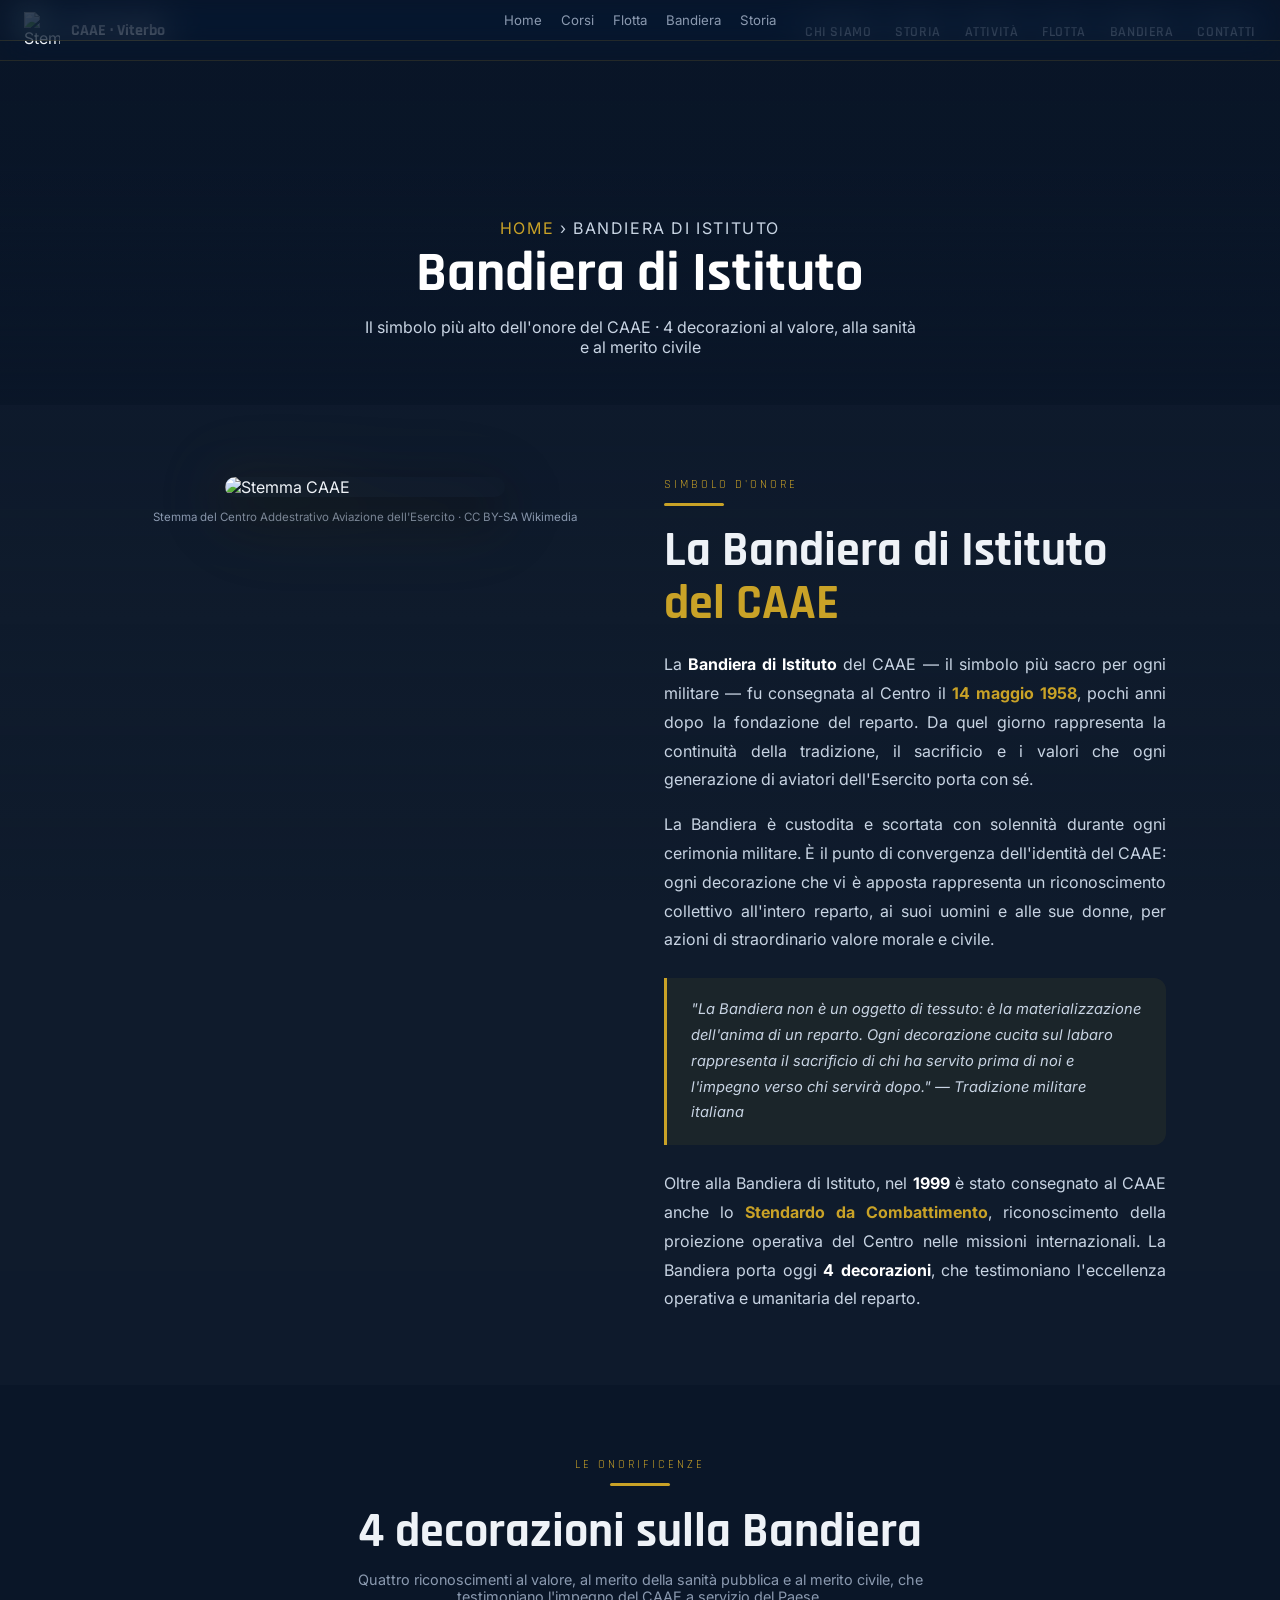
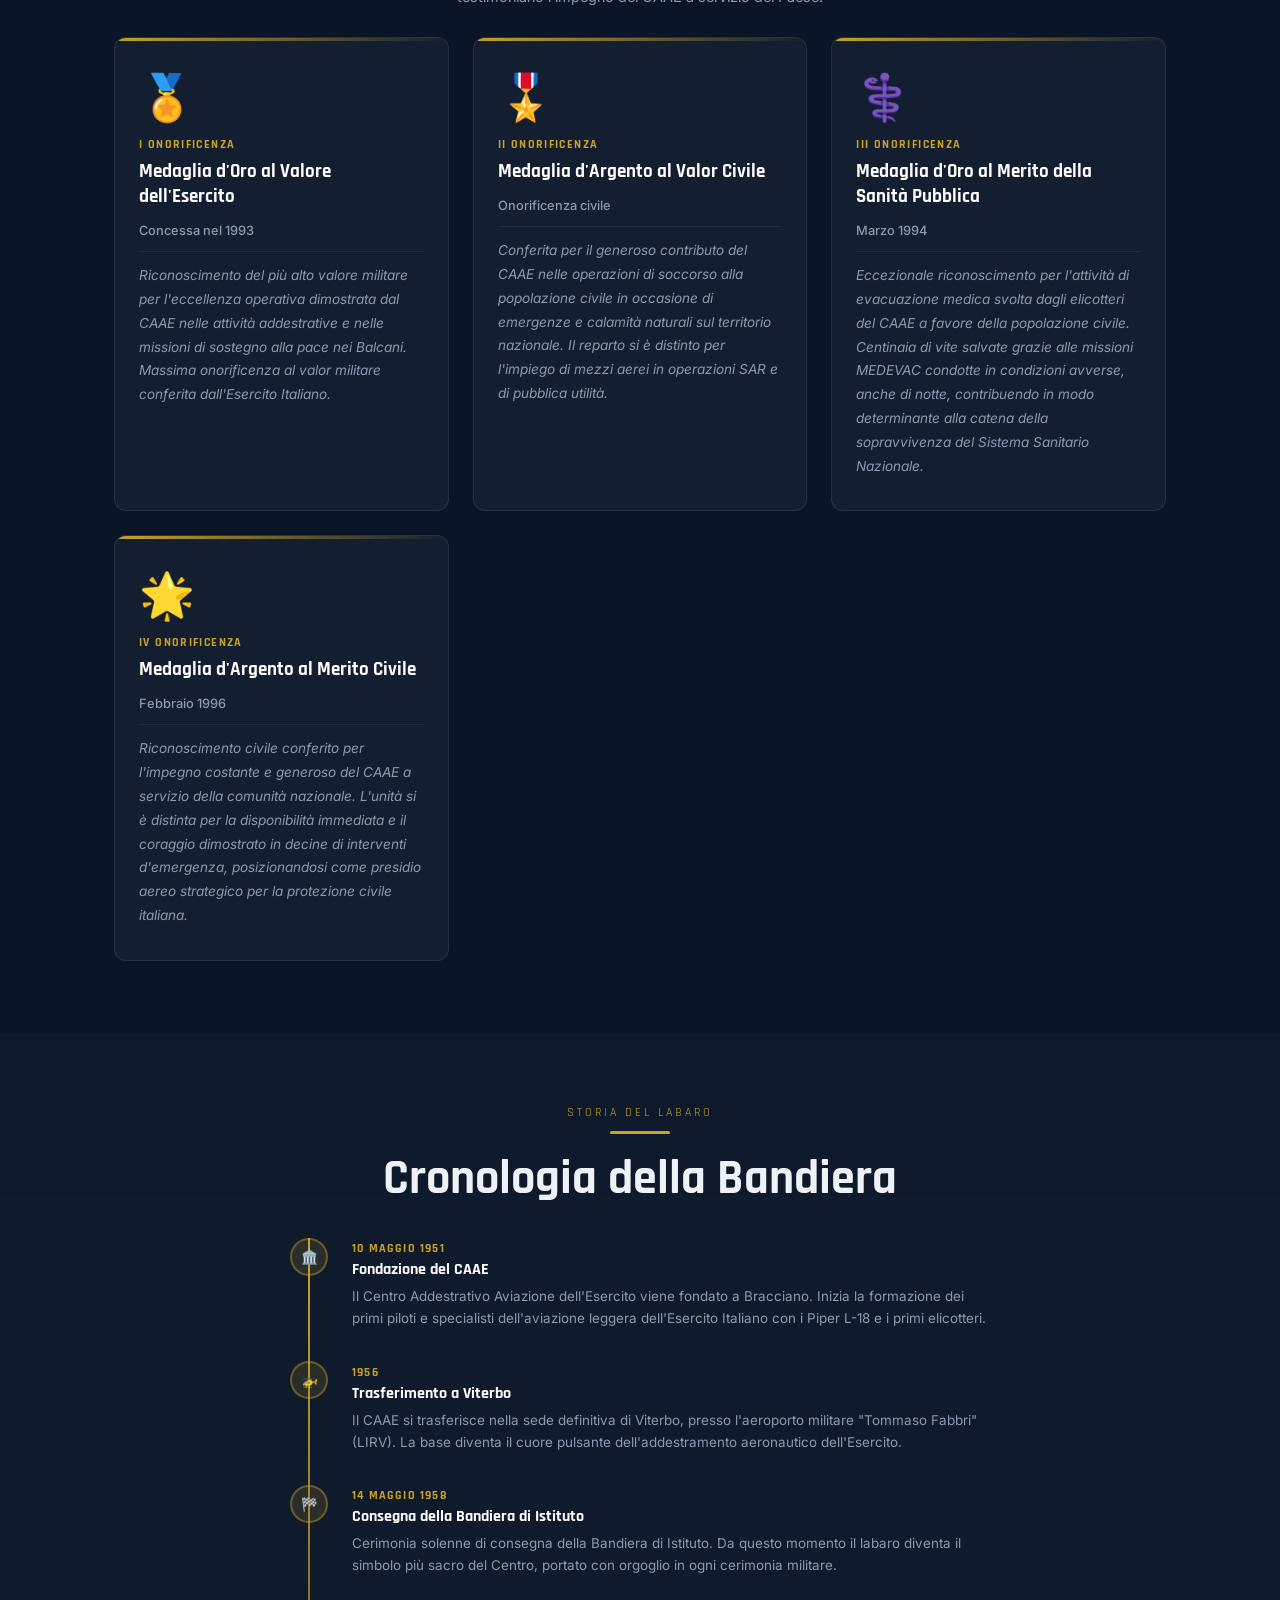
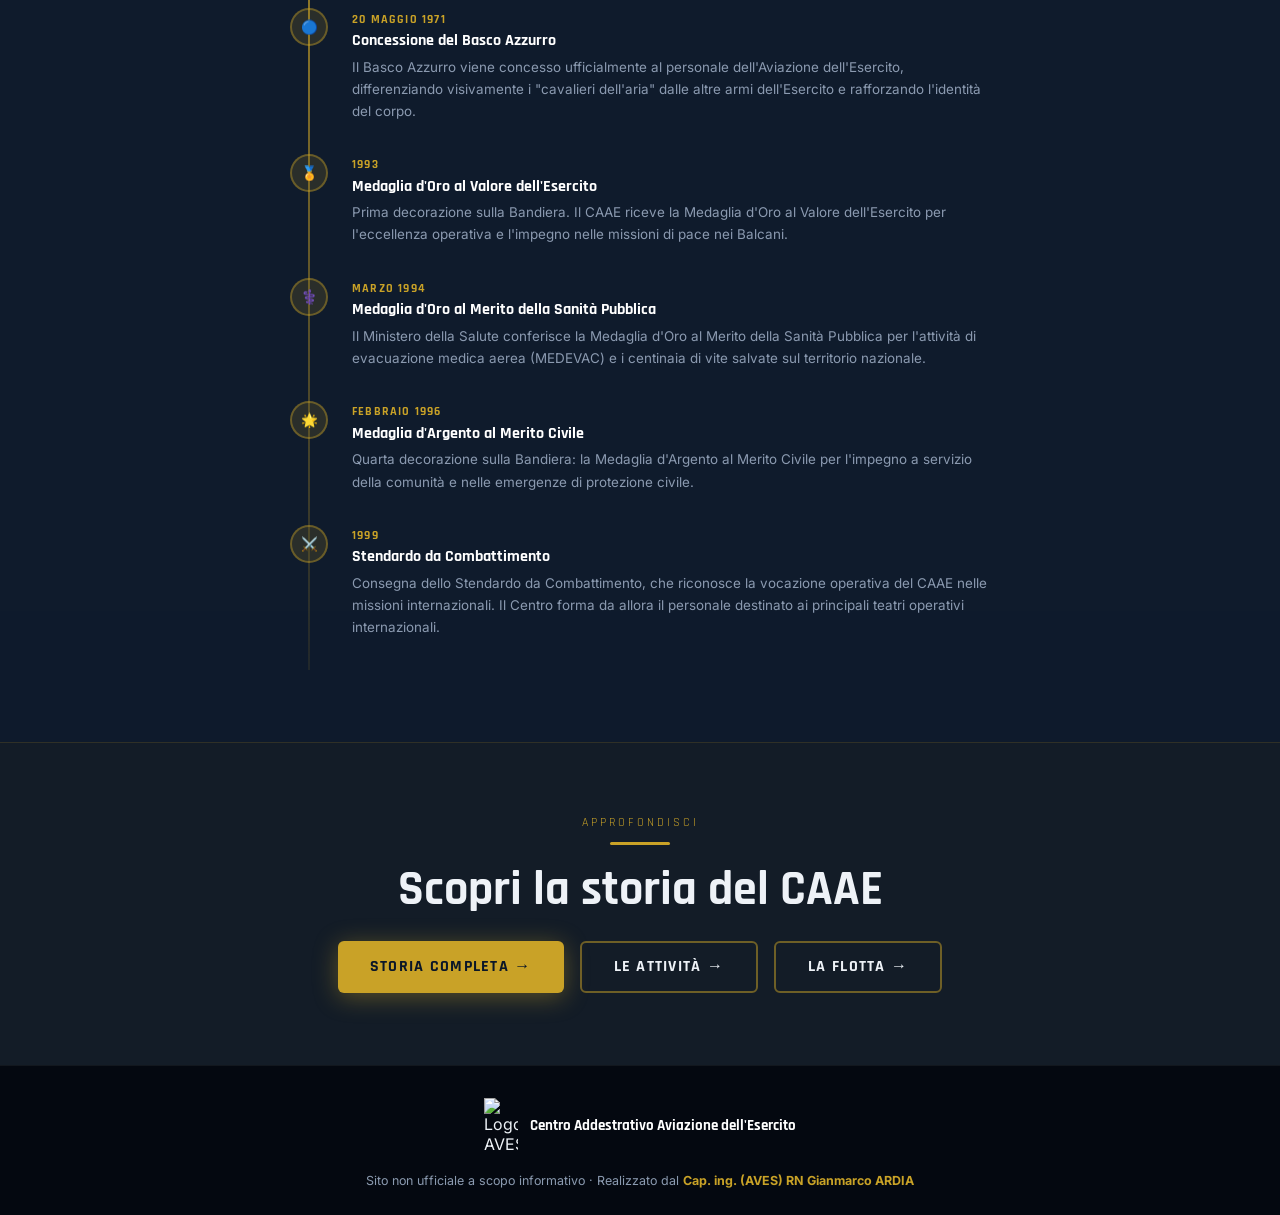
==== bandiera.html @ f8c606de "feat: sito multi-pagina completo v2 — corsi, flotta, bandiera, storia - Rebuild index.html: dynamic " ====
<!DOCTYPE html>
<html lang="it">
<head>
  <meta charset="UTF-8">
  <meta name="viewport" content="width=device-width, initial-scale=1.0">
  <meta name="description" content="La Bandiera del CAAE – storia, onorificenze e tradizioni della Bandiera di Istituto del Centro Addestrativo Aviazione dell'Esercito di Viterbo.">
  <title>Bandiera di Istituto | CAAE Viterbo</title>
  <link rel="preconnect" href="https://fonts.googleapis.com">
  <link rel="preconnect" href="https://fonts.gstatic.com" crossorigin>
  <link href="https://fonts.googleapis.com/css2?family=Rajdhani:wght@400;500;600;700&family=Inter:wght@300;400;500;600&display=swap" rel="stylesheet">
  <link href="https://unpkg.com/aos@2.3.4/dist/aos.css" rel="stylesheet">
  <link rel="stylesheet" href="shared.css">
  <style>
    .detail-section { padding: 4.5rem 1.5rem; }
    .detail-section:nth-child(even) { background: rgba(255,255,255,.02); }
    .deco-cards { display:grid; grid-template-columns:repeat(auto-fit,minmax(260px,1fr)); gap:1.5rem; margin-top:2rem; }
    .deco-card { background:rgba(255,255,255,.04); border:1px solid rgba(255,255,255,.08); border-radius:var(--radius); padding:2rem 1.5rem; transition:var(--tr); position:relative; overflow:hidden; }
    .deco-card::before { content:''; position:absolute; top:0; left:0; right:0; height:3px; background:linear-gradient(90deg,var(--gold),transparent); }
    .deco-card:hover { border-color:rgba(201,162,39,.3); transform:translateY(-6px); background:rgba(201,162,39,.04); }
    .deco-medal { font-size:2.8rem; margin-bottom:.8rem; }
    .deco-tipo { font-family:'Rajdhani',sans-serif; font-size:.72rem; font-weight:700; letter-spacing:.12em; text-transform:uppercase; color:var(--gold); margin-bottom:.5rem; display:block; }
    .deco-nome { font-family:'Rajdhani',sans-serif; font-size:1.2rem; font-weight:700; color:#fff; line-height:1.3; margin-bottom:.8rem; }
    .deco-data { font-size:.8rem; color:var(--gray); font-weight:500; margin-bottom:.8rem; display:block; }
    .deco-motiv { font-size:.85rem; color:#8b9ab0; line-height:1.75; font-style:italic; border-top:1px solid rgba(255,255,255,.06); padding-top:.8rem; margin-top:.5rem; }
    .callout { background:rgba(201,162,39,.07); border-left:3px solid var(--gold); border-radius:0 var(--radius) var(--radius) 0; padding:1.2rem 1.5rem; margin:1.5rem 0; }
    .callout p { font-size:.92rem; color:#c8d4e3; line-height:1.75; font-style:italic; }
    .timeline-bandiera { display:flex; flex-direction:column; gap:0; position:relative; margin-top:2rem; }
    .timeline-bandiera::before { content:''; position:absolute; left:18px; top:0; bottom:0; width:2px; background:linear-gradient(to bottom,var(--gold),rgba(201,162,39,.1)); }
    .tb-item { display:flex; gap:1.5rem; padding:0 0 2rem 0; position:relative; }
    .tb-dot { width:38px; height:38px; border-radius:50%; background:rgba(201,162,39,.15); border:2px solid rgba(201,162,39,.4); display:flex; align-items:center; justify-content:center; flex-shrink:0; font-size:.85rem; position:relative; z-index:1; }
    .tb-body { flex:1; padding-top:.2rem; }
    .tb-year { font-family:'Rajdhani',sans-serif; font-size:.75rem; font-weight:700; color:var(--gold); letter-spacing:.1em; text-transform:uppercase; margin-bottom:.2rem; }
    .tb-title { font-family:'Rajdhani',sans-serif; font-size:1rem; font-weight:700; color:#fff; margin-bottom:.3rem; }
    .tb-text { font-size:.84rem; color:#8b9ab0; line-height:1.65; }
  </style>
</head>
<body>

<div id="dynamic-bg">
  <div class="bg-layer active" style="background-image:url('https://upload.wikimedia.org/wikipedia/commons/thumb/2/2b/Italian_Army_Aviation_AB_205_helicopter.png/1280px-Italian_Army_Aviation_AB_205_helicopter.png')"></div>
</div>
<div class="bg-overlay"></div>

<nav id="navbar">
  <a href="index.html" class="nav-brand">
    <img src="https://upload.wikimedia.org/wikipedia/commons/5/58/CoA_mil_ITA_centro_aves.png" alt="Stemma CAAE">
    <span>CAAE · Viterbo</span>
  </a>
  <ul class="nav-links">
    <li><a href="index.html#about">Chi Siamo</a></li>
    <li><a href="storia.html">Storia</a></li>
    <li><a href="index.html#attivita">Attività</a></li>
    <li><a href="index.html#flotta">Flotta</a></li>
    <li><a href="bandiera.html" aria-current="page">Bandiera</a></li>
    <li><a href="index.html#contatti">Contatti</a></li>
  </ul>
  <div class="hamburger" id="hamburger" role="button" aria-label="Menu" aria-expanded="false">
    <span></span><span></span><span></span>
  </div>
</nav>

<div class="mobile-menu" id="mobileMenu" role="dialog" aria-label="Menu principale">
  <button class="mobile-close" id="menuClose" aria-label="Chiudi menu">✕</button>
  <a href="index.html#about" onclick="closeMenu()">Chi Siamo</a>
  <a href="storia.html" onclick="closeMenu()">Storia</a>
  <a href="index.html#attivita" onclick="closeMenu()">Attività</a>
  <a href="index.html#flotta" onclick="closeMenu()">Flotta</a>
  <a href="bandiera.html" onclick="closeMenu()">Bandiera</a>
  <a href="index.html#contatti" onclick="closeMenu()">Contatti</a>
</div>

<!-- HERO -->
<div class="sub-hero">
  <div class="sub-hero-bg" style="background-image:url('https://upload.wikimedia.org/wikipedia/commons/thumb/2/2b/Italian_Army_Aviation_AB_205_helicopter.png/1280px-Italian_Army_Aviation_AB_205_helicopter.png')"></div>
  <div class="sub-hero-overlay"></div>
  <div class="sub-hero-content">
    <p class="breadcrumb"><a href="index.html">Home</a> › Bandiera di Istituto</p>
    <h1>Bandiera di Istituto</h1>
    <p>Il simbolo più alto dell'onore del CAAE · 4 decorazioni al valore, alla sanità e al merito civile</p>
  </div>
</div>

<!-- STORIA BANDIERA -->
<div class="detail-section">
  <div class="container">
    <div class="content-grid">
      <div class="sticky-img" data-aos="fade-right">
        <img src="https://upload.wikimedia.org/wikipedia/commons/5/58/CoA_mil_ITA_centro_aves.png" alt="Stemma CAAE" style="max-width:280px; margin:0 auto; display:block; filter:drop-shadow(0 0 30px rgba(201,162,39,.3));">
        <p style="font-size:.72rem; color:var(--gray); margin-top:.8rem; text-align:center;">Stemma del Centro Addestrativo Aviazione dell'Esercito · CC BY-SA Wikimedia</p>
      </div>
      <div data-aos="fade-left">
        <p class="label">Simbolo d'onore</p>
        <div class="divider" style="margin:.7rem 0 1.2rem;"></div>
        <h2 class="section-heading" style="margin-bottom:1.2rem;">La Bandiera di Istituto <span class="gold">del CAAE</span></h2>
        <p class="body-text">La <strong style="color:#fff">Bandiera di Istituto</strong> del CAAE — il simbolo più sacro per ogni militare — fu consegnata al Centro il <strong style="color:var(--gold)">14 maggio 1958</strong>, pochi anni dopo la fondazione del reparto. Da quel giorno rappresenta la continuità della tradizione, il sacrificio e i valori che ogni generazione di aviatori dell'Esercito porta con sé.</p>
        <p class="body-text" style="margin-top:1rem;">La Bandiera è custodita e scortata con solennità durante ogni cerimonia militare. È il punto di convergenza dell'identità del CAAE: ogni decorazione che vi è apposta rappresenta un riconoscimento collettivo all'intero reparto, ai suoi uomini e alle sue donne, per azioni di straordinario valore morale e civile.</p>
        <div class="callout">
          <p>"La Bandiera non è un oggetto di tessuto: è la materializzazione dell'anima di un reparto. Ogni decorazione cucita sul labaro rappresenta il sacrificio di chi ha servito prima di noi e l'impegno verso chi servirà dopo." — <em>Tradizione militare italiana</em></p>
        </div>
        <p class="body-text">Oltre alla Bandiera di Istituto, nel <strong style="color:#fff">1999</strong> è stato consegnato al CAAE anche lo <strong style="color:var(--gold)">Stendardo da Combattimento</strong>, riconoscimento della proiezione operativa del Centro nelle missioni internazionali. La Bandiera porta oggi <strong style="color:#fff">4 decorazioni</strong>, che testimoniano l'eccellenza operativa e umanitaria del reparto.</p>
      </div>
    </div>
  </div>
</div>

<!-- 4 ONORIFICENZE -->
<div class="detail-section">
  <div class="container">
    <div data-aos="fade-up" style="text-align:center; margin-bottom:2rem;">
      <p class="label">Le onorificenze</p>
      <div class="divider"></div>
      <h2 class="section-heading">4 decorazioni sulla Bandiera</h2>
      <p style="font-size:.9rem; color:#8b9ab0; max-width:600px; margin:.8rem auto 0;">Quattro riconoscimenti al valore, al merito della sanità pubblica e al merito civile, che testimoniano l'impegno del CAAE a servizio del Paese.</p>
    </div>
    <div class="deco-cards">

      <div class="deco-card" data-aos="fade-up" data-aos-delay="0">
        <div class="deco-medal">🏅</div>
        <span class="deco-tipo">I Onorificenza</span>
        <div class="deco-nome">Medaglia d'Oro al Valore dell'Esercito</div>
        <span class="deco-data">Concessa nel 1993</span>
        <p class="deco-motiv">Riconoscimento del più alto valore militare per l'eccellenza operativa dimostrata dal CAAE nelle attività addestrative e nelle missioni di sostegno alla pace nei Balcani. Massima onorificenza al valor militare conferita dall'Esercito Italiano.</p>
      </div>

      <div class="deco-card" data-aos="fade-up" data-aos-delay="100">
        <div class="deco-medal">🎖️</div>
        <span class="deco-tipo">II Onorificenza</span>
        <div class="deco-nome">Medaglia d'Argento al Valor Civile</div>
        <span class="deco-data">Onorificenza civile</span>
        <p class="deco-motiv">Conferita per il generoso contributo del CAAE nelle operazioni di soccorso alla popolazione civile in occasione di emergenze e calamità naturali sul territorio nazionale. Il reparto si è distinto per l'impiego di mezzi aerei in operazioni SAR e di pubblica utilità.</p>
      </div>

      <div class="deco-card" data-aos="fade-up" data-aos-delay="200">
        <div class="deco-medal">⚕️</div>
        <span class="deco-tipo">III Onorificenza</span>
        <div class="deco-nome">Medaglia d'Oro al Merito della Sanità Pubblica</div>
        <span class="deco-data">Marzo 1994</span>
        <p class="deco-motiv">Eccezionale riconoscimento per l'attività di evacuazione medica svolta dagli elicotteri del CAAE a favore della popolazione civile. Centinaia di vite salvate grazie alle missioni MEDEVAC condotte in condizioni avverse, anche di notte, contribuendo in modo determinante alla catena della sopravvivenza del Sistema Sanitario Nazionale.</p>
      </div>

      <div class="deco-card" data-aos="fade-up" data-aos-delay="300">
        <div class="deco-medal">🌟</div>
        <span class="deco-tipo">IV Onorificenza</span>
        <div class="deco-nome">Medaglia d'Argento al Merito Civile</div>
        <span class="deco-data">Febbraio 1996</span>
        <p class="deco-motiv">Riconoscimento civile conferito per l'impegno costante e generoso del CAAE a servizio della comunità nazionale. L'unità si è distinta per la disponibilità immediata e il coraggio dimostrato in decine di interventi d'emergenza, posizionandosi come presidio aereo strategico per la protezione civile italiana.</p>
      </div>

    </div>
  </div>
</div>

<!-- TIMELINE BANDIERA -->
<div class="detail-section">
  <div class="container">
    <div data-aos="fade-up" style="text-align:center; margin-bottom:2rem;">
      <p class="label">Storia del labaro</p>
      <div class="divider"></div>
      <h2 class="section-heading">Cronologia della Bandiera</h2>
    </div>
    <div style="max-width:700px; margin:0 auto;">
      <div class="timeline-bandiera">
        <div class="tb-item" data-aos="fade-right">
          <div class="tb-dot">🏛️</div>
          <div class="tb-body">
            <div class="tb-year">10 Maggio 1951</div>
            <div class="tb-title">Fondazione del CAAE</div>
            <div class="tb-text">Il Centro Addestrativo Aviazione dell'Esercito viene fondato a Bracciano. Inizia la formazione dei primi piloti e specialisti dell'aviazione leggera dell'Esercito Italiano con i Piper L-18 e i primi elicotteri.</div>
          </div>
        </div>
        <div class="tb-item" data-aos="fade-right" data-aos-delay="50">
          <div class="tb-dot">🚁</div>
          <div class="tb-body">
            <div class="tb-year">1956</div>
            <div class="tb-title">Trasferimento a Viterbo</div>
            <div class="tb-text">Il CAAE si trasferisce nella sede definitiva di Viterbo, presso l'aeroporto militare "Tommaso Fabbri" (LIRV). La base diventa il cuore pulsante dell'addestramento aeronautico dell'Esercito.</div>
          </div>
        </div>
        <div class="tb-item" data-aos="fade-right" data-aos-delay="100">
          <div class="tb-dot">🏁</div>
          <div class="tb-body">
            <div class="tb-year">14 Maggio 1958</div>
            <div class="tb-title">Consegna della Bandiera di Istituto</div>
            <div class="tb-text">Cerimonia solenne di consegna della Bandiera di Istituto. Da questo momento il labaro diventa il simbolo più sacro del Centro, portato con orgoglio in ogni cerimonia militare.</div>
          </div>
        </div>
        <div class="tb-item" data-aos="fade-right" data-aos-delay="150">
          <div class="tb-dot">🔵</div>
          <div class="tb-body">
            <div class="tb-year">20 Maggio 1971</div>
            <div class="tb-title">Concessione del Basco Azzurro</div>
            <div class="tb-text">Il Basco Azzurro viene concesso ufficialmente al personale dell'Aviazione dell'Esercito, differenziando visivamente i "cavalieri dell'aria" dalle altre armi dell'Esercito e rafforzando l'identità del corpo.</div>
          </div>
        </div>
        <div class="tb-item" data-aos="fade-right" data-aos-delay="200">
          <div class="tb-dot">🏅</div>
          <div class="tb-body">
            <div class="tb-year">1993</div>
            <div class="tb-title">Medaglia d'Oro al Valore dell'Esercito</div>
            <div class="tb-text">Prima decorazione sulla Bandiera. Il CAAE riceve la Medaglia d'Oro al Valore dell'Esercito per l'eccellenza operativa e l'impegno nelle missioni di pace nei Balcani.</div>
          </div>
        </div>
        <div class="tb-item" data-aos="fade-right" data-aos-delay="250">
          <div class="tb-dot">⚕️</div>
          <div class="tb-body">
            <div class="tb-year">Marzo 1994</div>
            <div class="tb-title">Medaglia d'Oro al Merito della Sanità Pubblica</div>
            <div class="tb-text">Il Ministero della Salute conferisce la Medaglia d'Oro al Merito della Sanità Pubblica per l'attività di evacuazione medica aerea (MEDEVAC) e i centinaia di vite salvate sul territorio nazionale.</div>
          </div>
        </div>
        <div class="tb-item" data-aos="fade-right" data-aos-delay="300">
          <div class="tb-dot">🌟</div>
          <div class="tb-body">
            <div class="tb-year">Febbraio 1996</div>
            <div class="tb-title">Medaglia d'Argento al Merito Civile</div>
            <div class="tb-text">Quarta decorazione sulla Bandiera: la Medaglia d'Argento al Merito Civile per l'impegno a servizio della comunità e nelle emergenze di protezione civile.</div>
          </div>
        </div>
        <div class="tb-item" data-aos="fade-right" data-aos-delay="350">
          <div class="tb-dot">⚔️</div>
          <div class="tb-body">
            <div class="tb-year">1999</div>
            <div class="tb-title">Stendardo da Combattimento</div>
            <div class="tb-text">Consegna dello Stendardo da Combattimento, che riconosce la vocazione operativa del CAAE nelle missioni internazionali. Il Centro forma da allora il personale destinato ai principali teatri operativi internazionali.</div>
          </div>
        </div>
      </div>
    </div>
  </div>
</div>

<!-- CTA -->
<div class="detail-section" style="background:rgba(201,162,39,.05); border-top:1px solid rgba(201,162,39,.15);">
  <div class="container" style="text-align:center;" data-aos="fade-up">
    <p class="label">Approfondisci</p>
    <div class="divider"></div>
    <h2 class="section-heading" style="margin-bottom:1.5rem;">Scopri la storia del CAAE</h2>
    <div style="display:flex; flex-wrap:wrap; gap:1rem; justify-content:center;">
      <a href="storia.html" class="btn btn-gold">Storia completa →</a>
      <a href="index.html#attivita" class="btn btn-outline">Le attività →</a>
      <a href="index.html#flotta" class="btn btn-outline">La flotta →</a>
    </div>
  </div>
</div>

<footer>
  <div class="footer-logo">
    <img src="https://upload.wikimedia.org/wikipedia/commons/8/8d/Distintivo_del_Comando_Aviazione_dell%27Esercito.png" alt="Logo AVES">
    <span>Centro Addestrativo Aviazione dell'Esercito</span>
  </div>
  <nav class="footer-links" aria-label="Link footer">
    <a href="index.html">Home</a>
    <a href="index.html#attivita">Corsi</a>
    <a href="index.html#flotta">Flotta</a>
    <a href="bandiera.html">Bandiera</a>
    <a href="storia.html">Storia</a>
  </nav>
  <p class="footer-copy">
    Sito non ufficiale a scopo informativo · Realizzato dal <strong style="color:var(--gold)">Cap. ing. (AVES) RN Gianmarco ARDIA</strong>
  </p>
</footer>

<button id="btt" onclick="window.scrollTo({top:0,behavior:'smooth'})" aria-label="Torna su">↑</button>

<script src="https://unpkg.com/aos@2.3.4/dist/aos.js"></script>
<script>
  AOS.init({ once:true, duration:750, easing:'ease-out-cubic', offset:50 });
  const nav = document.getElementById('navbar');
  const btt = document.getElementById('btt');
  window.addEventListener('scroll', () => {
    nav.classList.toggle('scrolled', window.scrollY > 60);
    btt.classList.toggle('show', window.scrollY > 400);
  }, { passive:true });
  const hamburger = document.getElementById('hamburger');
  const mobileMenu = document.getElementById('mobileMenu');
  const menuClose  = document.getElementById('menuClose');
  function openMenu() { hamburger.classList.add('open'); hamburger.setAttribute('aria-expanded','true'); mobileMenu.classList.add('open'); document.body.style.overflow='hidden'; }
  function closeMenu() { hamburger.classList.remove('open'); hamburger.setAttribute('aria-expanded','false'); mobileMenu.classList.remove('open'); document.body.style.overflow=''; }
  hamburger.addEventListener('click', () => mobileMenu.classList.contains('open') ? closeMenu() : openMenu());
  menuClose.addEventListener('click', closeMenu);
  mobileMenu.addEventListener('click', e => { if(e.target === mobileMenu) closeMenu(); });
</script>
</body>
</html>
---- shared.css ----
/* ════════════════════════════════════════════
   CAAE – Shared CSS  (shared.css)
   ════════════════════════════════════════════ */

/* ROOT */
:root {
  --navy:   #0a1628;
  --navy2:  #0f2040;
  --gold:   #c9a227;
  --gold2:  #e8c252;
  --light:  #eef2f7;
  --gray:   #8b9ab0;
  --radius: 12px;
  --tr:     0.4s cubic-bezier(.4,0,.2,1);
}

*,*::before,*::after{box-sizing:border-box;margin:0;padding:0}
html{scroll-behavior:smooth}
body{font-family:'Inter',sans-serif;background:var(--navy);color:var(--light);overflow-x:hidden}
img{max-width:100%;display:block}
a{text-decoration:none;color:inherit}
ul{list-style:none}

/* ── TYPOGRAPHY ── */
.label{font-family:'Rajdhani',sans-serif;font-size:.75rem;letter-spacing:.25em;text-transform:uppercase;color:var(--gold)}
.section-heading{font-family:'Rajdhani',sans-serif;font-weight:700;line-height:1.1;font-size:clamp(1.8rem,4.5vw,3rem)}
.body-text{font-size:1rem;line-height:1.8;color:#c8d4e3;text-align:justify}
.divider{width:60px;height:3px;background:var(--gold);margin:.7rem auto 1.2rem;border-radius:2px}
.section-intro{text-align:center;margin-bottom:3.5rem}
.gold{color:var(--gold)}
.container{max-width:1100px;margin:0 auto;padding:0 1.5rem}
section{padding:5.5rem 1.5rem}

/* ── DYNAMIC BG ── */
#dynamic-bg{position:fixed;inset:0;z-index:-1;pointer-events:none}
.bg-layer{
  position:absolute;inset:0;
  background-size:cover;background-position:center;
  opacity:0;
  transition:opacity 1.4s ease;
  filter:brightness(.2) saturate(.6);
}
.bg-layer.active{opacity:1}
.bg-overlay{position:fixed;inset:0;z-index:-1;pointer-events:none;
  background:linear-gradient(to bottom,rgba(10,22,40,.55) 0%,rgba(10,22,40,.35) 50%,rgba(10,22,40,.75) 100%)}

/* ── NAV ── */
nav{
  position:fixed;top:0;left:0;right:0;z-index:1000;
  padding:.75rem 1.5rem;
  display:flex;align-items:center;justify-content:space-between;
  background:rgba(10,22,40,.5);
  backdrop-filter:blur(18px) saturate(1.5);
  -webkit-backdrop-filter:blur(18px) saturate(1.5);
  border-bottom:1px solid rgba(201,162,39,.15);
  transition:background var(--tr),padding var(--tr);
}
nav.scrolled{background:rgba(10,22,40,.97);padding:.55rem 1.5rem}
.nav-brand{display:flex;align-items:center;gap:.7rem;flex-shrink:0}
.nav-brand img{width:36px;height:36px;object-fit:contain}
.nav-brand span{font-family:'Rajdhani',sans-serif;font-weight:700;font-size:1rem;color:#fff;white-space:nowrap}
.nav-links{display:flex;gap:1.5rem;align-items:center}
.nav-links a{
  font-family:'Rajdhani',sans-serif;font-size:.9rem;font-weight:600;
  color:#c8d4e3;letter-spacing:.04em;text-transform:uppercase;
  position:relative;padding-bottom:2px;transition:color var(--tr);white-space:nowrap;
}
.nav-links a::after{content:'';position:absolute;bottom:0;left:0;width:0;height:2px;background:var(--gold);transition:width var(--tr)}
.nav-links a:hover{color:var(--gold2)}
.nav-links a:hover::after{width:100%}
.hamburger{display:none;flex-direction:column;gap:5px;cursor:pointer;padding:8px;z-index:1001}
.hamburger span{display:block;width:24px;height:2px;background:var(--light);border-radius:2px;transition:var(--tr)}
.hamburger.open span:nth-child(1){transform:rotate(45deg) translate(5px,5px)}
.hamburger.open span:nth-child(2){opacity:0;transform:translateX(-8px)}
.hamburger.open span:nth-child(3){transform:rotate(-45deg) translate(5px,-5px)}

/* MOBILE OVERLAY MENU */
.mobile-menu{
  display:none;position:fixed;inset:0;z-index:999;
  background:rgba(10,22,40,.98);
  flex-direction:column;align-items:center;justify-content:center;gap:2rem;
}
.mobile-menu.open{display:flex}
.mobile-menu a{
  font-family:'Rajdhani',sans-serif;font-size:1.7rem;font-weight:700;
  color:var(--light);text-transform:uppercase;letter-spacing:.1em;
  transition:color var(--tr);
}
.mobile-menu a:hover{color:var(--gold)}
.mobile-close{position:absolute;top:1.5rem;right:1.5rem;font-size:2rem;color:var(--gray);cursor:pointer;background:none;border:none}

/* ── BUTTONS ── */
.btn{
  display:inline-flex;align-items:center;gap:.5rem;
  padding:.85rem 2rem;border-radius:6px;
  font-family:'Rajdhani',sans-serif;font-weight:700;font-size:1rem;
  letter-spacing:.08em;text-transform:uppercase;
  transition:var(--tr);cursor:pointer;border:none;
}
.btn-gold{background:var(--gold);color:var(--navy);box-shadow:0 4px 24px rgba(201,162,39,.4)}
.btn-gold:hover{background:var(--gold2);transform:translateY(-3px);box-shadow:0 8px 32px rgba(201,162,39,.5)}
.btn-outline{background:transparent;color:var(--light);border:2px solid rgba(201,162,39,.5)}
.btn-outline:hover{border-color:var(--gold);color:var(--gold);transform:translateY(-3px)}

/* ── BACK TO TOP ── */
#btt{
  position:fixed;bottom:1.5rem;right:1.5rem;z-index:500;
  width:46px;height:46px;border-radius:50%;
  background:var(--gold);color:var(--navy);border:none;cursor:pointer;
  display:flex;align-items:center;justify-content:center;
  font-size:1.2rem;font-weight:700;
  box-shadow:0 4px 20px rgba(0,0,0,.4);
  opacity:0;transform:translateY(20px) scale(.8);pointer-events:none;
  transition:var(--tr);
}
#btt.show{opacity:1;transform:translateY(0) scale(1);pointer-events:auto}
#btt:hover{background:var(--gold2);transform:scale(1.1)}

/* ── SUBPAGE HERO ── */
.sub-hero{
  min-height:45vh;display:flex;align-items:flex-end;justify-content:center;
  padding:7rem 1.5rem 3rem;text-align:center;position:relative;overflow:hidden;
}
.sub-hero-bg{
  position:absolute;inset:0;background-size:cover;background-position:center;
  transform:scale(1.06);
  animation:subPan 14s ease-in-out infinite alternate;
  filter:brightness(.35) saturate(.7);
}
@keyframes subPan{from{transform:scale(1.06) translateX(-2%)}to{transform:scale(1.06) translateX(2%)}}
.sub-hero-overlay{position:absolute;inset:0;background:linear-gradient(to top,rgba(10,22,40,1) 0%,rgba(10,22,40,.3) 60%)}
.sub-hero-content{position:relative;z-index:2;max-width:800px}
.breadcrumb{font-size:.8rem;color:var(--gray);letter-spacing:.1em;margin-bottom:.8rem;text-transform:uppercase}
.breadcrumb a{color:var(--gold);transition:color var(--tr)}
.breadcrumb a:hover{color:var(--gold2)}
.sub-hero h1{font-family:'Rajdhani',sans-serif;font-weight:700;font-size:clamp(2rem,6vw,3.5rem);color:#fff;line-height:1.1;margin:.3rem 0 .8rem}
.sub-hero p{font-size:1rem;color:#c8d4e3;max-width:560px;margin:0 auto}

/* ── SUBPAGE BODY SECTIONS ── */
.subpage-section{padding:4rem 1.5rem;background:var(--navy2)}
.subpage-section:nth-child(even){background:var(--navy)}
.content-grid{display:grid;grid-template-columns:1fr 1fr;gap:3rem;align-items:start}
.sticky-img{position:sticky;top:6rem}
.sticky-img img{width:100%;border-radius:var(--radius);box-shadow:0 16px 48px rgba(0,0,0,.5)}
.info-block{margin-bottom:2rem}
.info-block h3{font-family:'Rajdhani',sans-serif;font-size:1.4rem;font-weight:700;color:#fff;margin-bottom:.5rem}
.info-block p{font-size:.95rem;color:#8b9ab0;line-height:1.75;text-align:justify}

/* ── SPECS TABLE ── */
.specs-table{width:100%;border-collapse:collapse;margin:1.5rem 0}
.specs-table th,.specs-table td{padding:.75rem 1rem;border-bottom:1px solid rgba(255,255,255,.06);text-align:left}
.specs-table th{font-family:'Rajdhani',sans-serif;font-size:.8rem;letter-spacing:.12em;text-transform:uppercase;color:var(--gold);font-weight:600}
.specs-table td{font-size:.9rem;color:#c8d4e3}
.specs-table tr:hover td{background:rgba(255,255,255,.03)}

/* ── PHOTO GRID ── */
.photo-grid{display:grid;grid-template-columns:repeat(auto-fit,minmax(240px,1fr));gap:1rem;margin-top:2rem}
.photo-item{border-radius:var(--radius);overflow:hidden;aspect-ratio:16/10}
.photo-item img{width:100%;height:100%;object-fit:cover;transition:transform .5s}
.photo-item:hover img{transform:scale(1.06)}
.photo-caption{font-size:.75rem;color:var(--gray);text-align:center;margin-top:.4rem}

/* ── FOOTER ── */
footer{
  background:rgba(0,0,0,.6);border-top:1px solid rgba(255,255,255,.06);
  padding:2rem 1.5rem 1.5rem;text-align:center;
}
.footer-logo{display:flex;align-items:center;justify-content:center;gap:.8rem;margin-bottom:1rem}
.footer-logo img{width:34px;height:auto;object-fit:contain}
.footer-logo span{font-family:'Rajdhani',sans-serif;font-weight:700;font-size:.95rem;color:#fff}
.footer-links{display:flex;flex-wrap:wrap;gap:1.2rem;justify-content:center;margin-bottom:1rem}
.footer-links a{font-size:.83rem;color:var(--gray);transition:color var(--tr)}
.footer-links a:hover{color:var(--gold)}
.footer-copy{font-size:.78rem;color:var(--gray);line-height:1.7}
.footer-copy a{color:var(--gold)}

/* ── CARD ── */
.card{
  background:rgba(255,255,255,.04);border:1px solid rgba(255,255,255,.08);
  border-radius:var(--radius);padding:2rem 1.5rem;
  transition:var(--tr);position:relative;overflow:hidden;
}
.card::before{content:'';position:absolute;inset:0;background:linear-gradient(135deg,rgba(201,162,39,.07) 0%,transparent 60%);opacity:0;transition:opacity var(--tr)}
.card:hover{transform:translateY(-6px);border-color:rgba(201,162,39,.4);box-shadow:0 16px 48px rgba(0,0,0,.4)}
.card:hover::before{opacity:1}

/* ── AOS OVERRIDES ── */
[data-aos]{pointer-events:auto!important}

/* ════ RESPONSIVE ════ */
@media(max-width:900px){
  .nav-links{display:none!important}
  .hamburger{display:flex}
  .content-grid{grid-template-columns:1fr;gap:2rem}
  .sticky-img{position:static}
}
@media(max-width:600px){
  section{padding:3.5rem 1rem}
  .subpage-section{padding:2.5rem 1rem}
  .btn{padding:.75rem 1.5rem;font-size:.9rem}
}
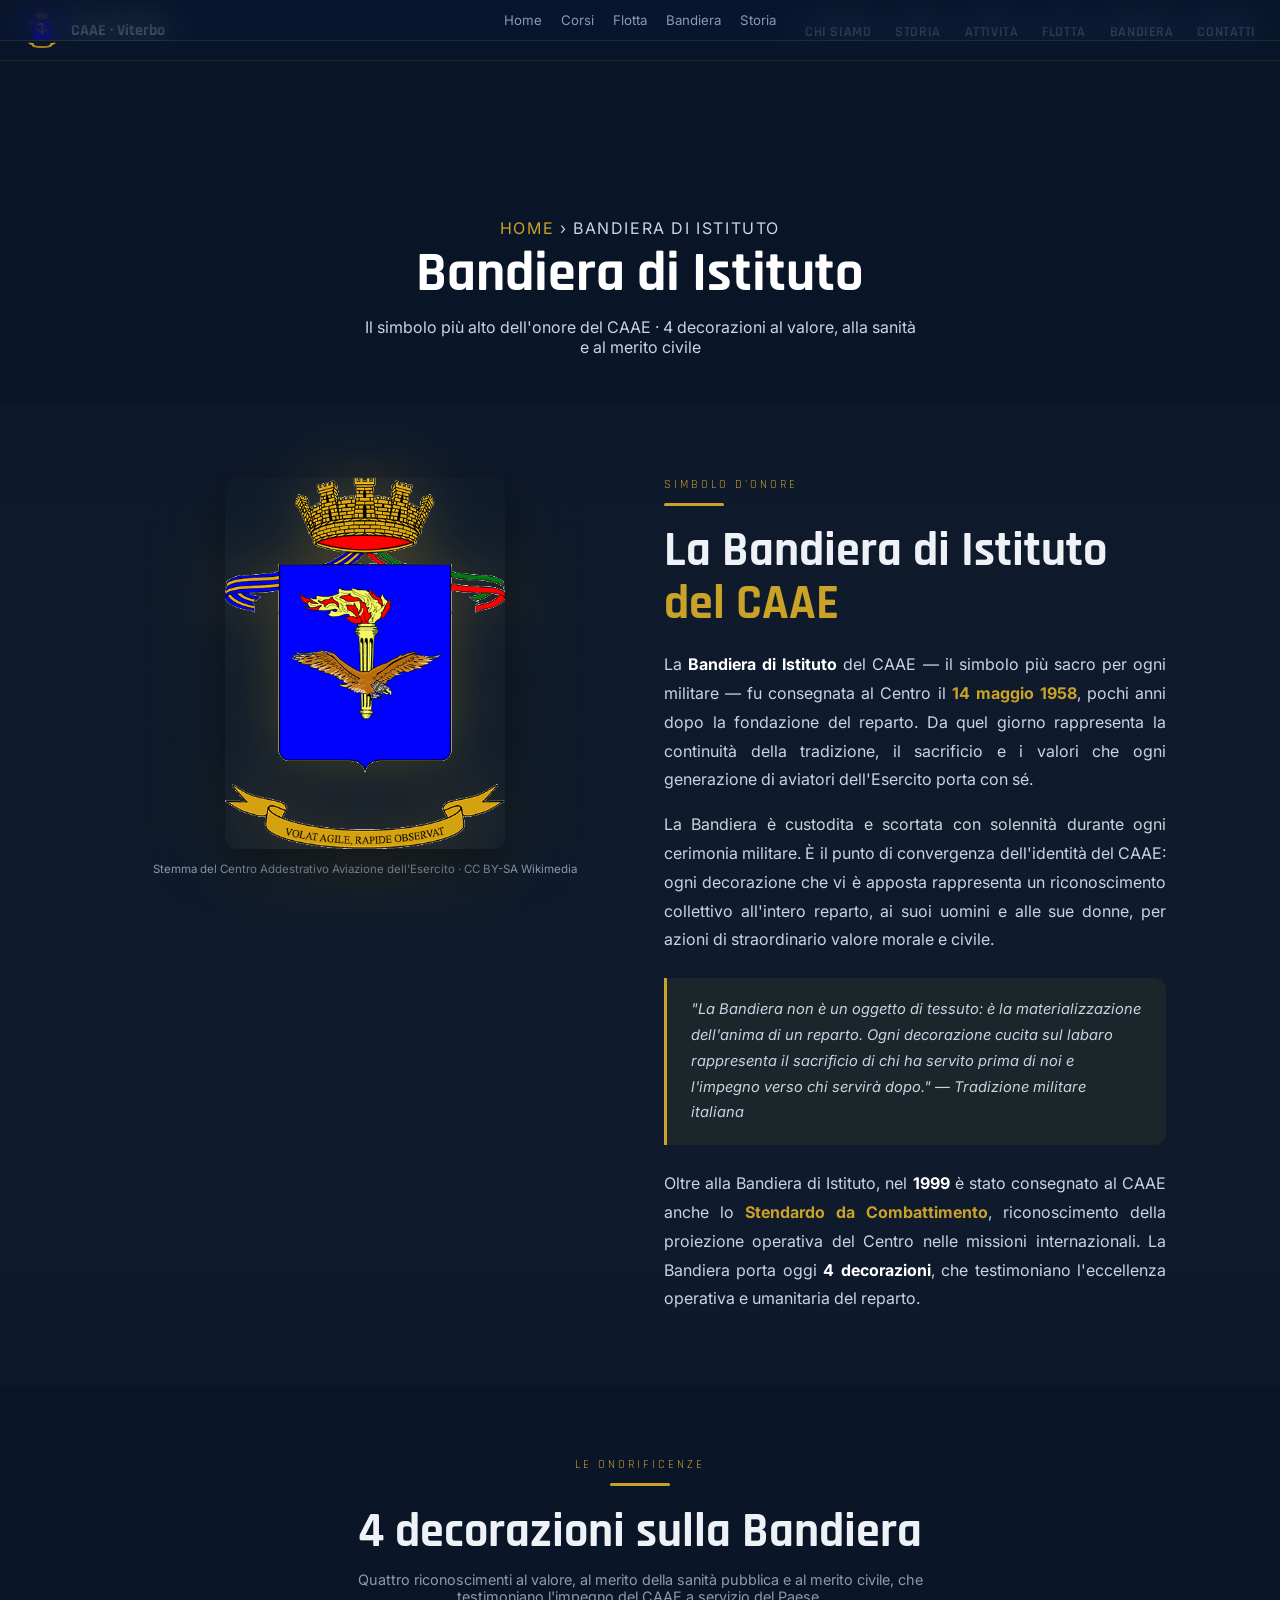
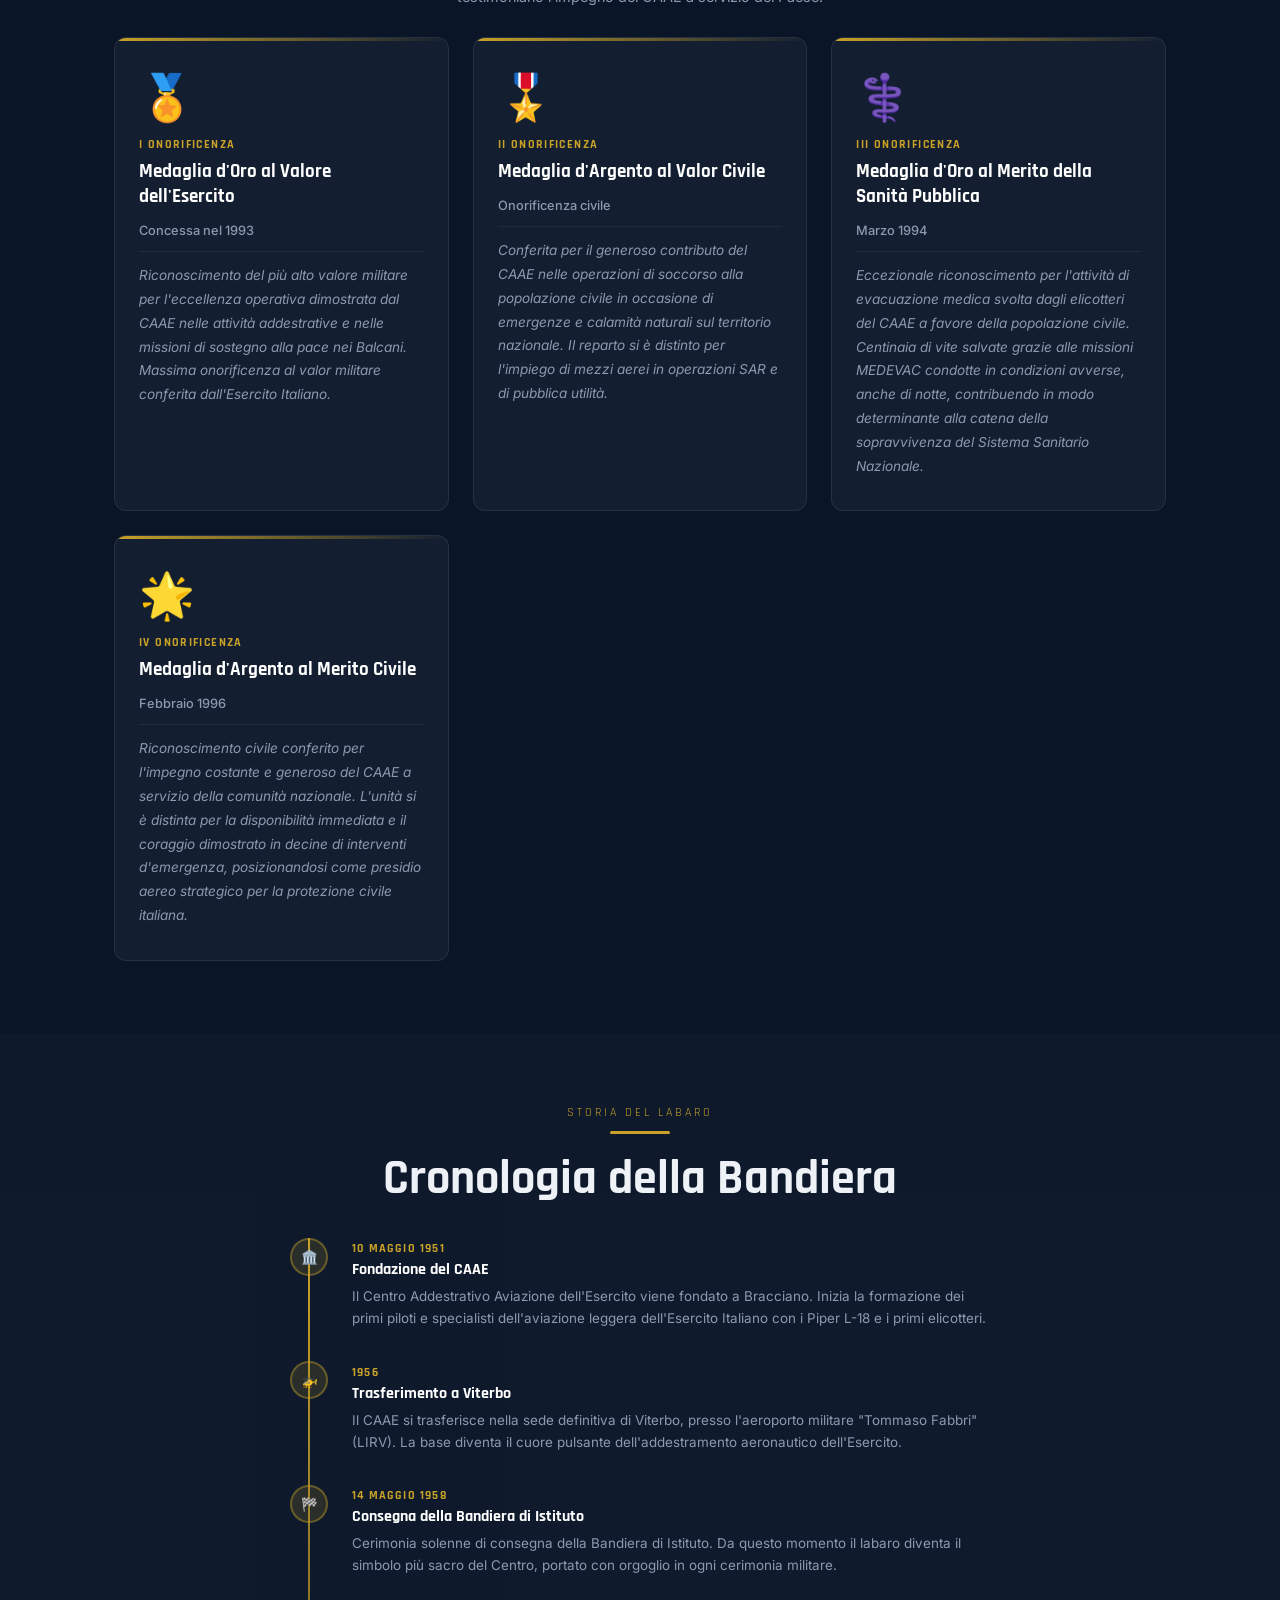
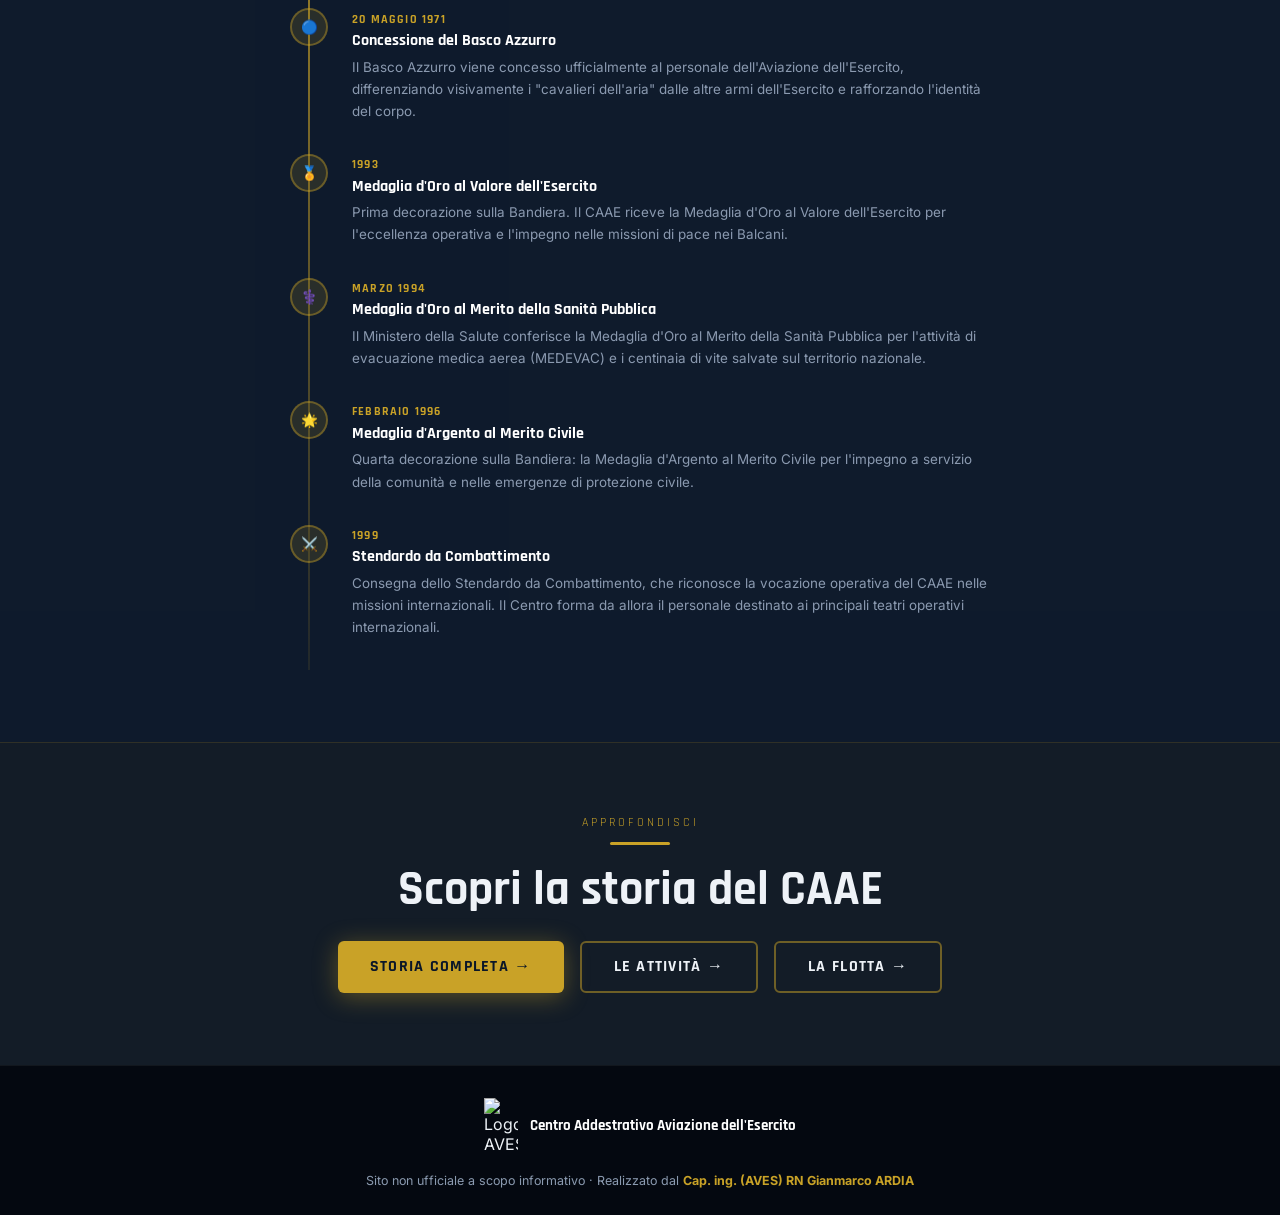
==== commit 3ddbdd48: "fix: transparent stemma, mobile overflow+timeline, clickable cards, CH-47 rimosso, 196D immagine cor" ====
--- a/bandiera.html
+++ b/bandiera.html
@@ -43,7 +43,7 @@
 
 <nav id="navbar">
   <a href="index.html" class="nav-brand">
-    <img src="https://upload.wikimedia.org/wikipedia/commons/5/58/CoA_mil_ITA_centro_aves.png" alt="Stemma CAAE">
+    <img src="stemma_caae.png" alt="Stemma CAAE">
     <span>CAAE · Viterbo</span>
   </a>
   <ul class="nav-links">
@@ -85,7 +85,7 @@
   <div class="container">
     <div class="content-grid">
       <div class="sticky-img" data-aos="fade-right">
-        <img src="https://upload.wikimedia.org/wikipedia/commons/5/58/CoA_mil_ITA_centro_aves.png" alt="Stemma CAAE" style="max-width:280px; margin:0 auto; display:block; filter:drop-shadow(0 0 30px rgba(201,162,39,.3));">
+        <img src="stemma_caae.png" alt="Stemma CAAE" style="max-width:280px; margin:0 auto; display:block; filter:drop-shadow(0 0 30px rgba(201,162,39,.3));">
         <p style="font-size:.72rem; color:var(--gray); margin-top:.8rem; text-align:center;">Stemma del Centro Addestrativo Aviazione dell'Esercito · CC BY-SA Wikimedia</p>
       </div>
       <div data-aos="fade-left">
--- a/shared.css
+++ b/shared.css
@@ -15,8 +15,8 @@
 }
 
 *,*::before,*::after{box-sizing:border-box;margin:0;padding:0}
-html{scroll-behavior:smooth}
-body{font-family:'Inter',sans-serif;background:var(--navy);color:var(--light);overflow-x:hidden}
+html{scroll-behavior:smooth;overflow-x:hidden}
+body{font-family:'Inter',sans-serif;background:var(--navy);color:var(--light);overflow-x:hidden;max-width:100vw}
 img{max-width:100%;display:block}
 a{text-decoration:none;color:inherit}
 ul{list-style:none}
@@ -184,6 +184,10 @@
 .card:hover{transform:translateY(-6px);border-color:rgba(201,162,39,.4);box-shadow:0 16px 48px rgba(0,0,0,.4)}
 .card:hover::before{opacity:1}
 
+/* ensure anchor cards behave as block */
+a.heli-card{display:flex;flex-direction:column}
+a.activity-card{display:flex;flex-direction:column}
+
 /* ── AOS OVERRIDES ── */
 [data-aos]{pointer-events:auto!important}
 
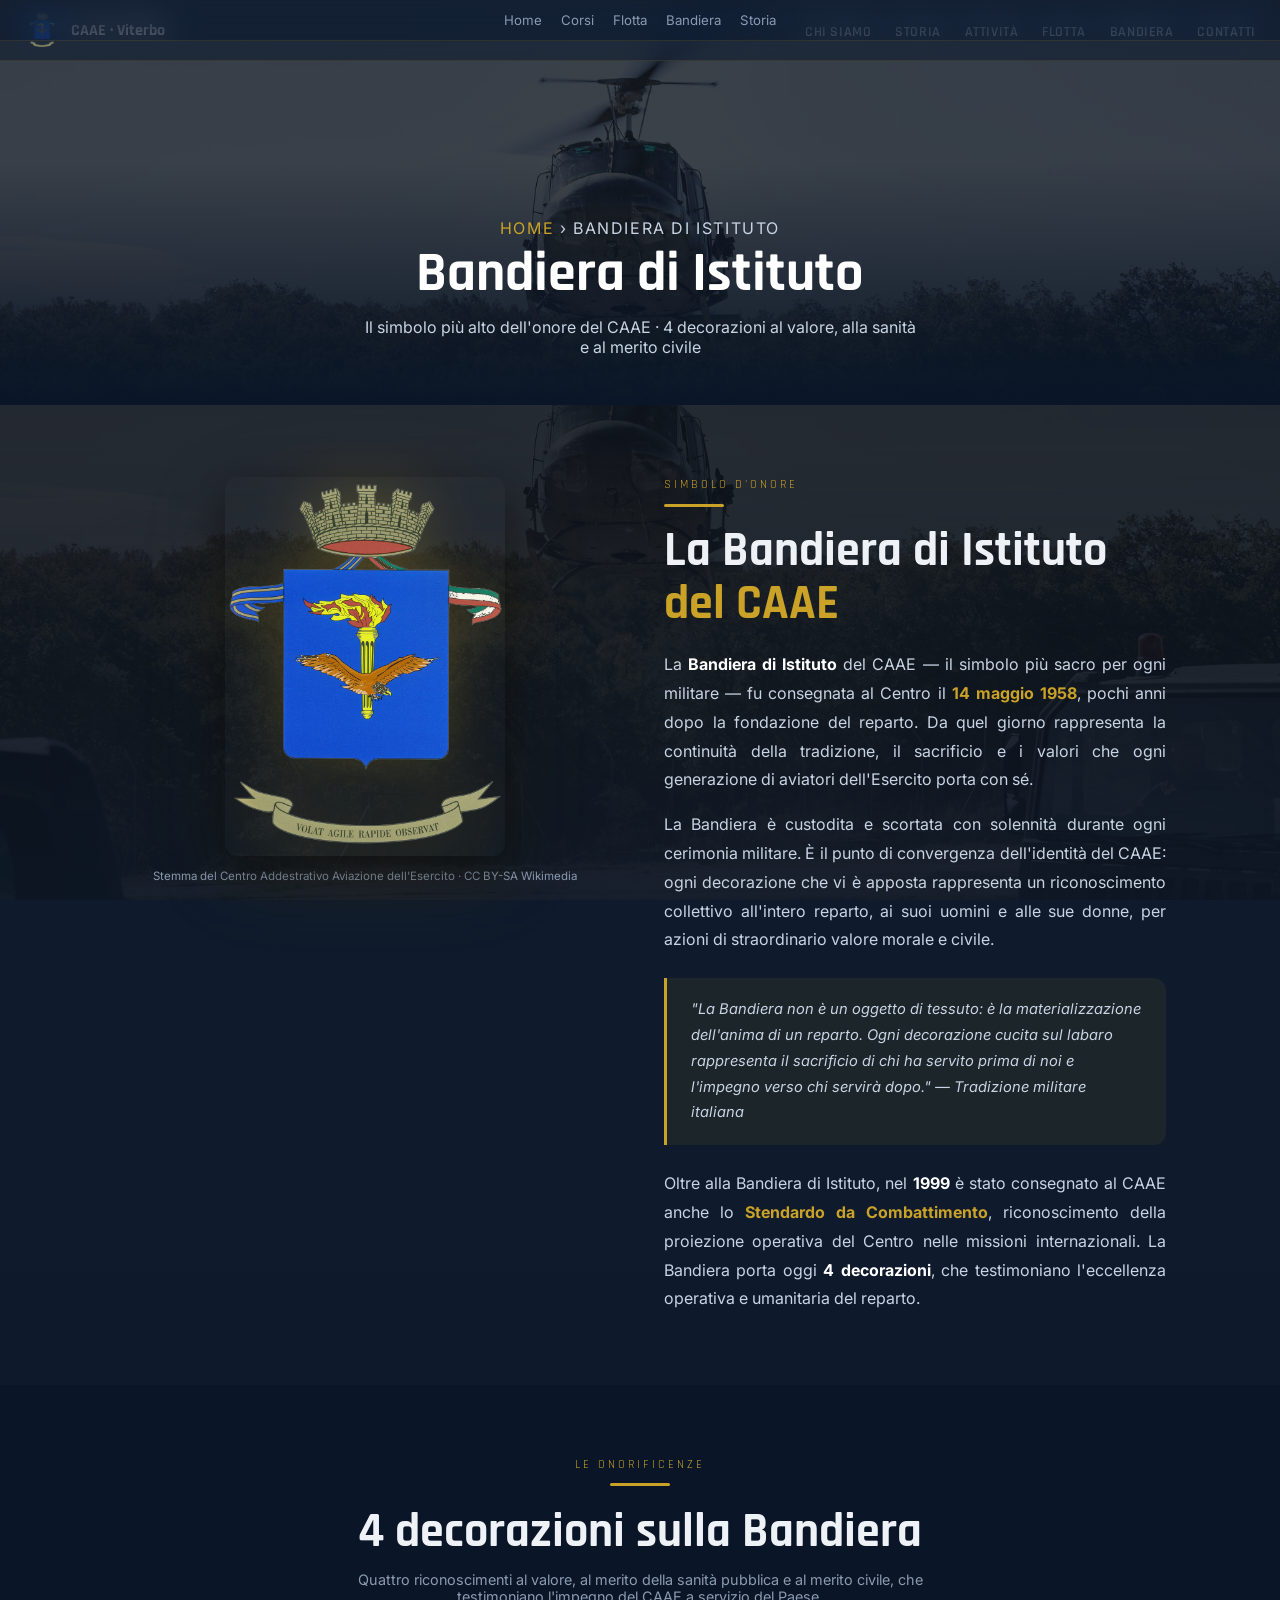
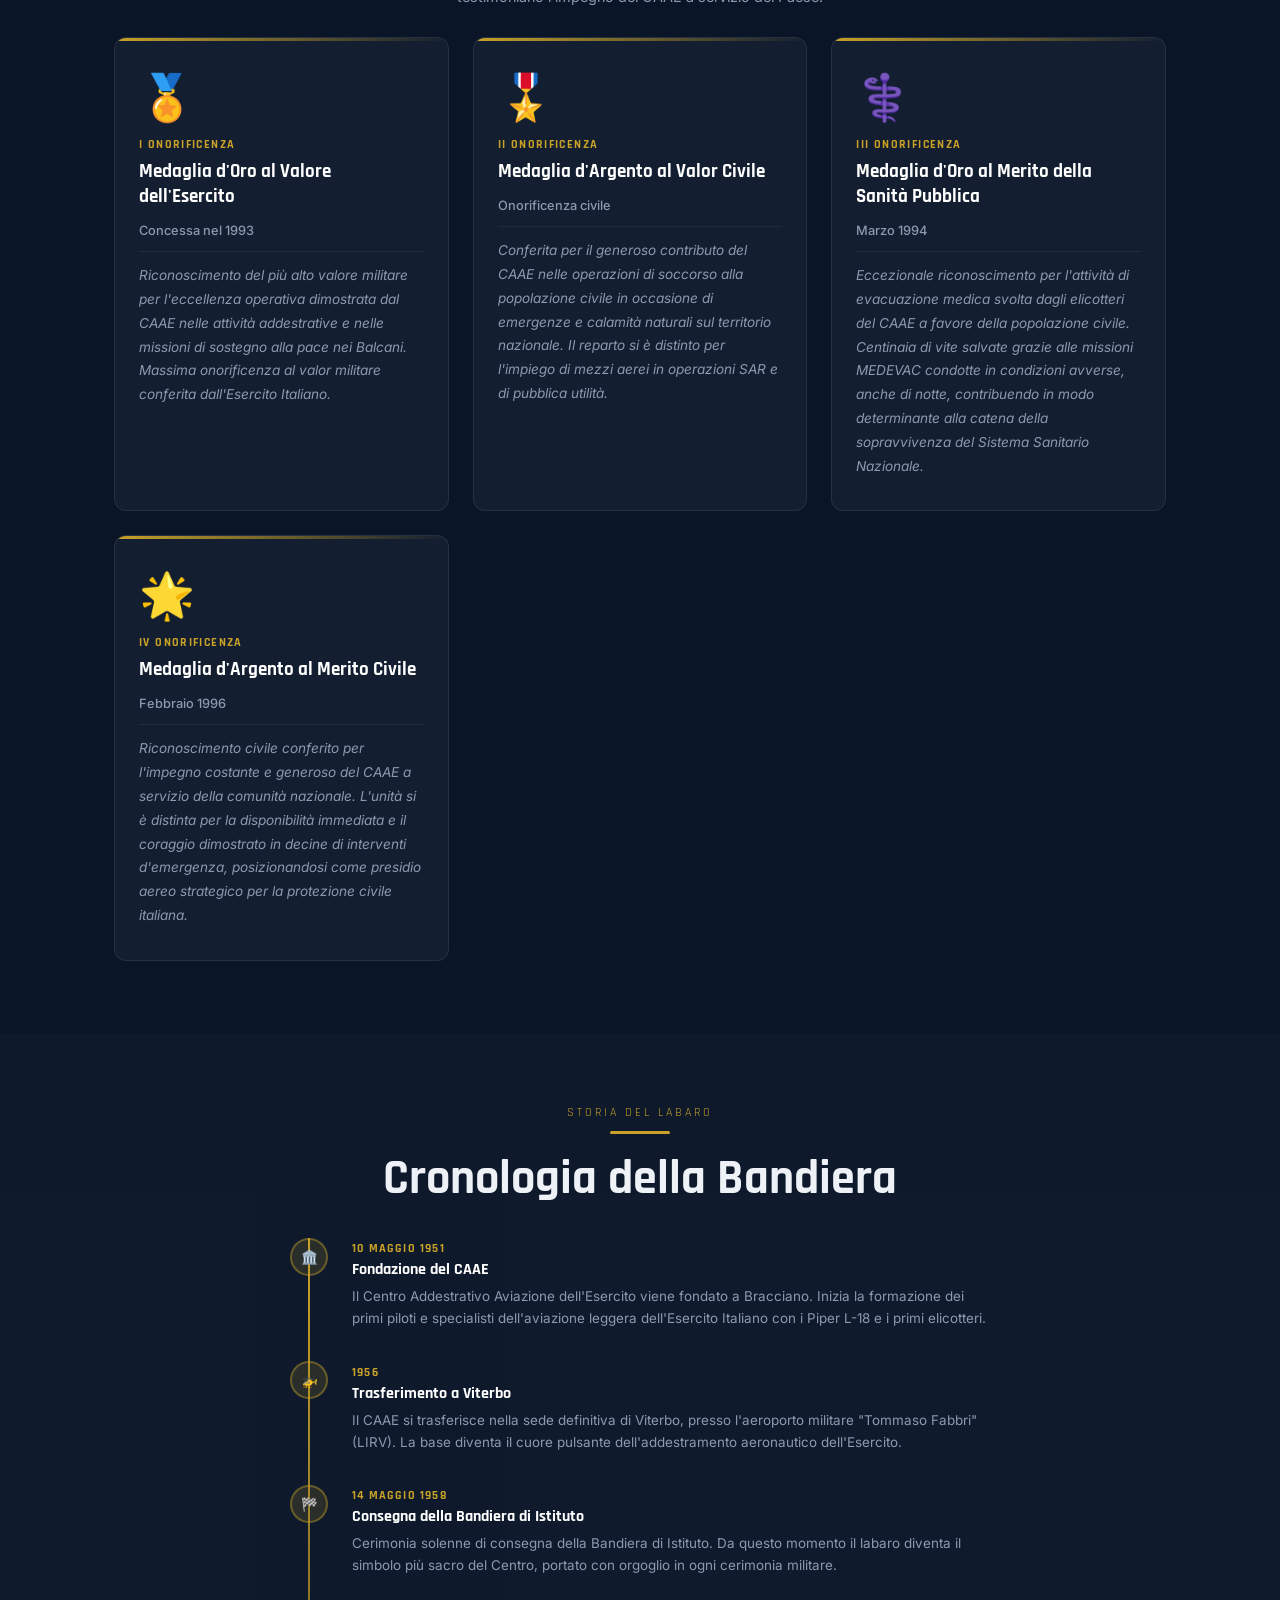
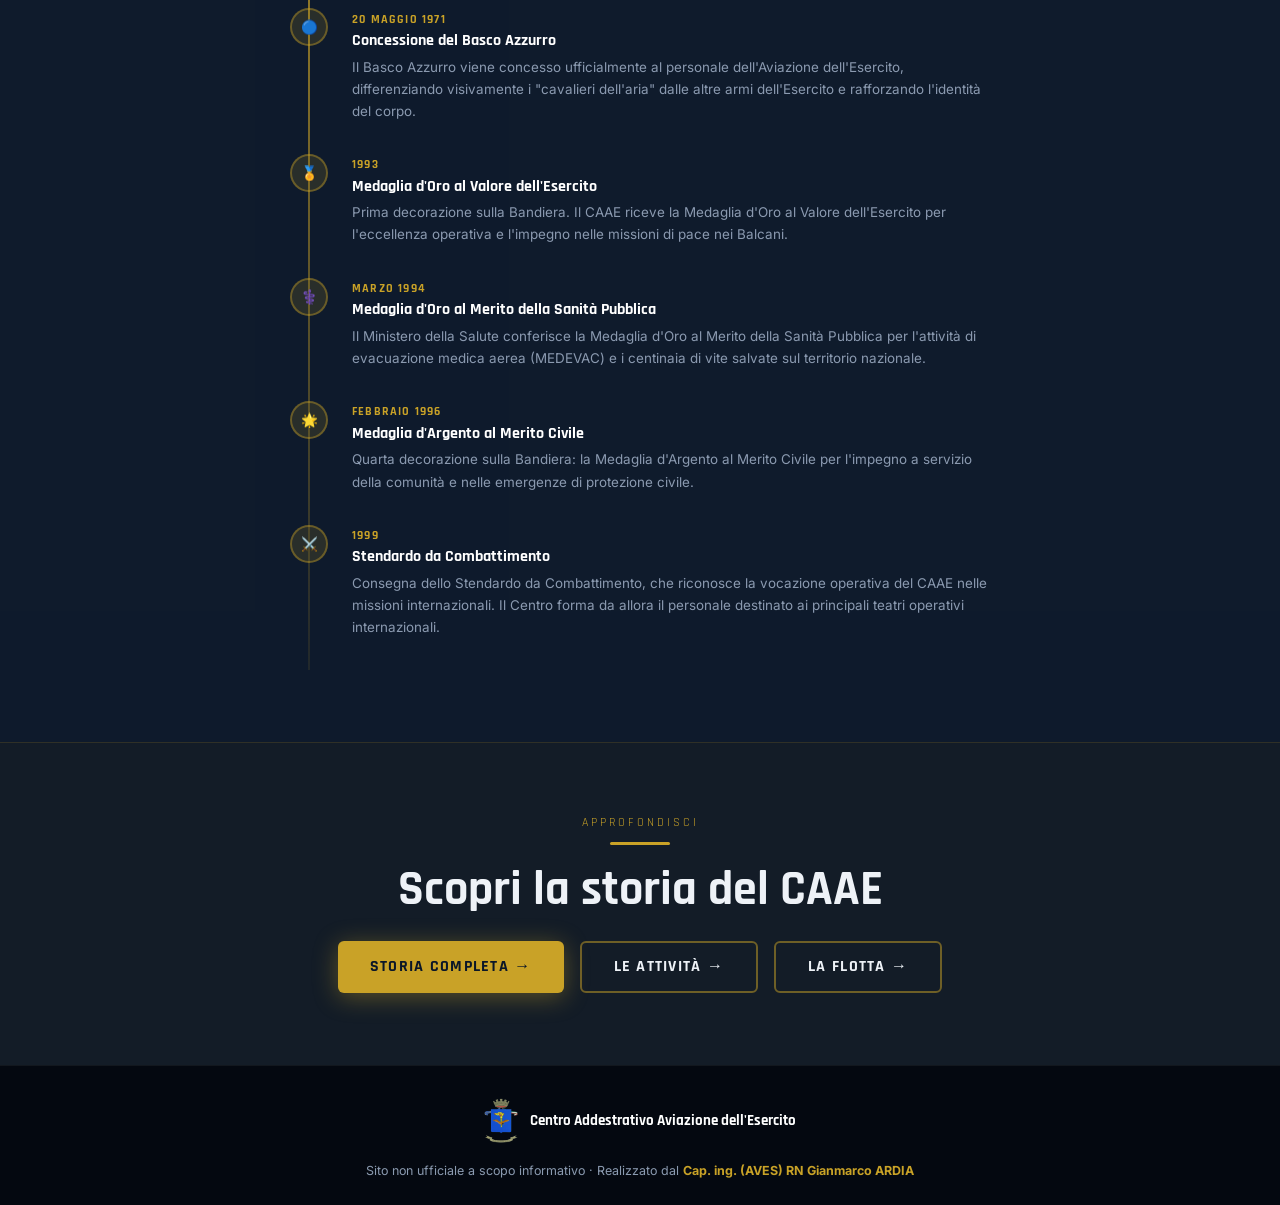
==== commit 74c7e405: "feat: dati ufficiali, foto CAAE, contatore 946K ore di volo - Immagini ufficiali CAAE in imgs/ (luh1" ====
--- a/bandiera.html
+++ b/bandiera.html
@@ -37,7 +37,7 @@
 <body>
 
 <div id="dynamic-bg">
-  <div class="bg-layer active" style="background-image:url('https://upload.wikimedia.org/wikipedia/commons/thumb/2/2b/Italian_Army_Aviation_AB_205_helicopter.png/1280px-Italian_Army_Aviation_AB_205_helicopter.png')"></div>
+  <div class="bg-layer active" style="background-image:url('../imgs/ab205_caae.jpg')"></div>
 </div>
 <div class="bg-overlay"></div>
 
@@ -71,7 +71,7 @@
 
 <!-- HERO -->
 <div class="sub-hero">
-  <div class="sub-hero-bg" style="background-image:url('https://upload.wikimedia.org/wikipedia/commons/thumb/2/2b/Italian_Army_Aviation_AB_205_helicopter.png/1280px-Italian_Army_Aviation_AB_205_helicopter.png')"></div>
+  <div class="sub-hero-bg" style="background-image:url('../imgs/ab205_caae.jpg')"></div>
   <div class="sub-hero-overlay"></div>
   <div class="sub-hero-content">
     <p class="breadcrumb"><a href="index.html">Home</a> › Bandiera di Istituto</p>
@@ -245,7 +245,7 @@
 
 <footer>
   <div class="footer-logo">
-    <img src="https://upload.wikimedia.org/wikipedia/commons/8/8d/Distintivo_del_Comando_Aviazione_dell%27Esercito.png" alt="Logo AVES">
+    <img src="stemma_caae.png" alt="Logo AVES">
     <span>Centro Addestrativo Aviazione dell'Esercito</span>
   </div>
   <nav class="footer-links" aria-label="Link footer">
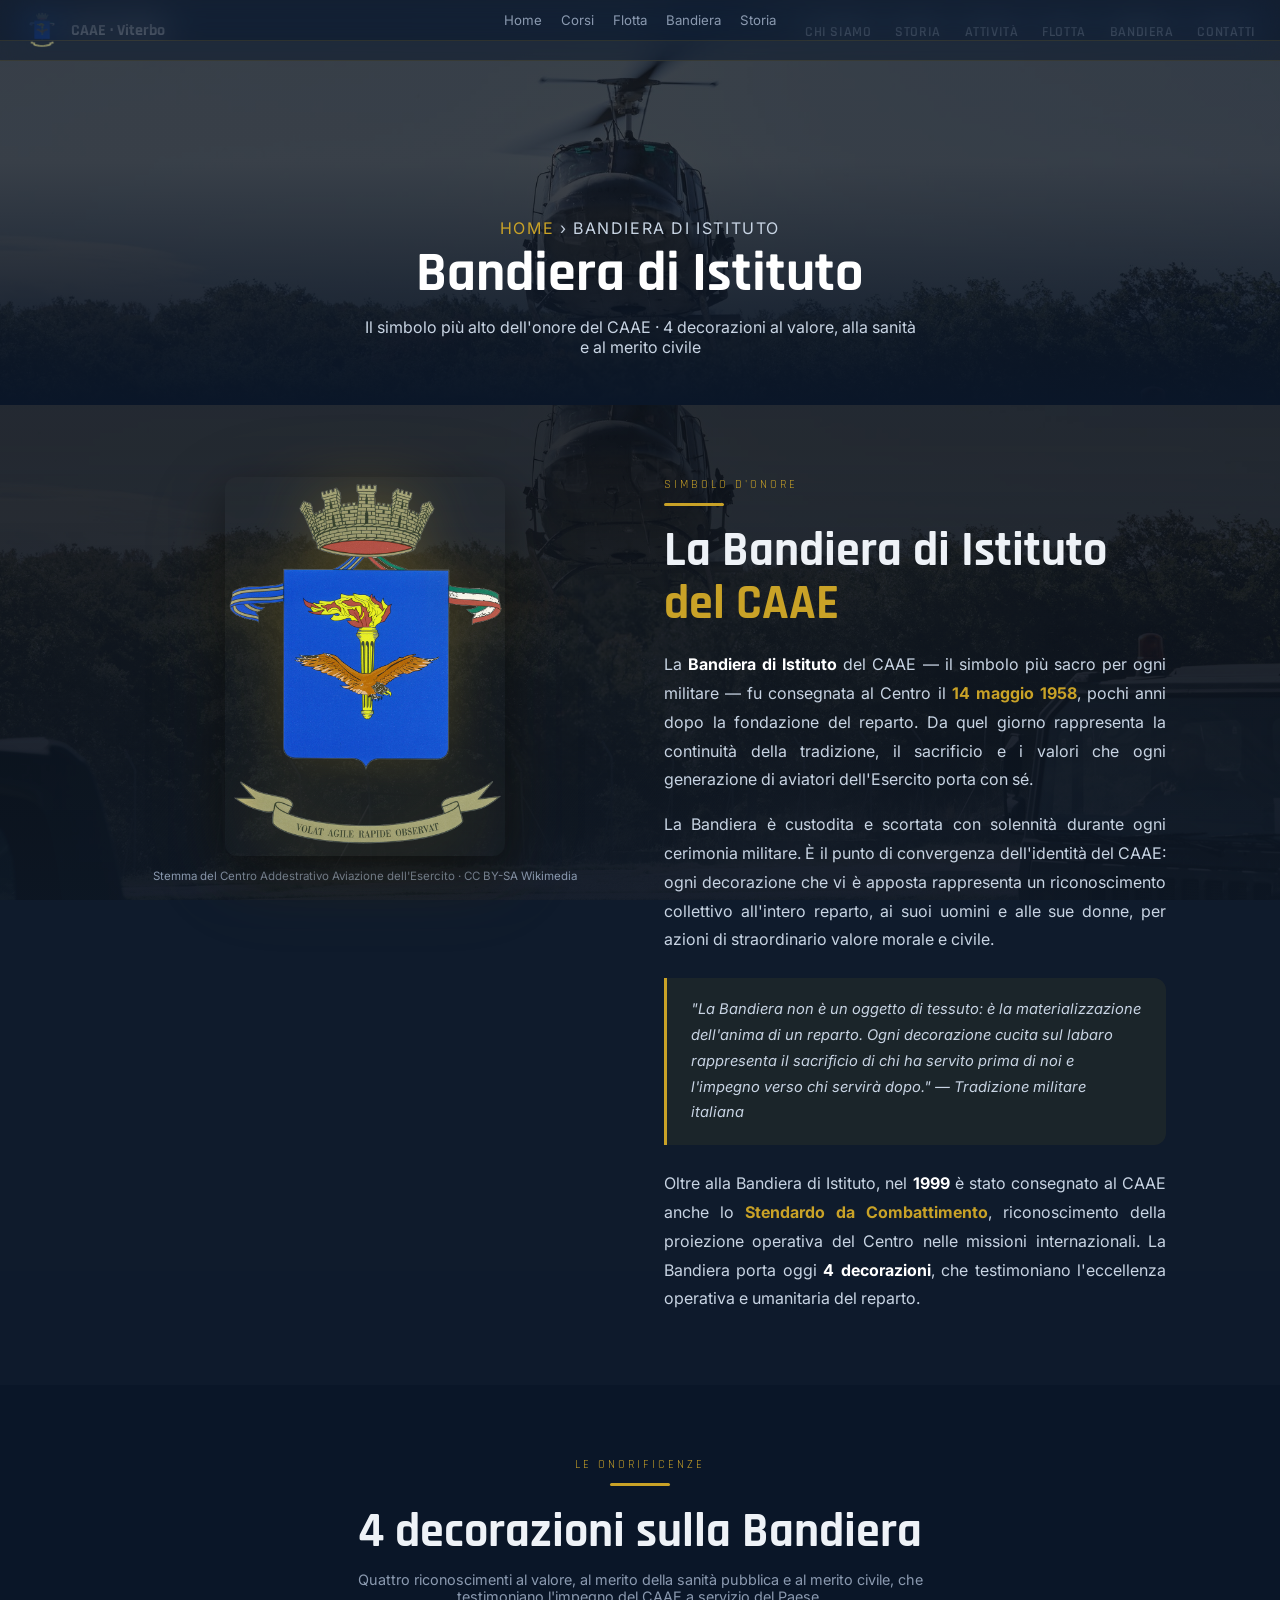
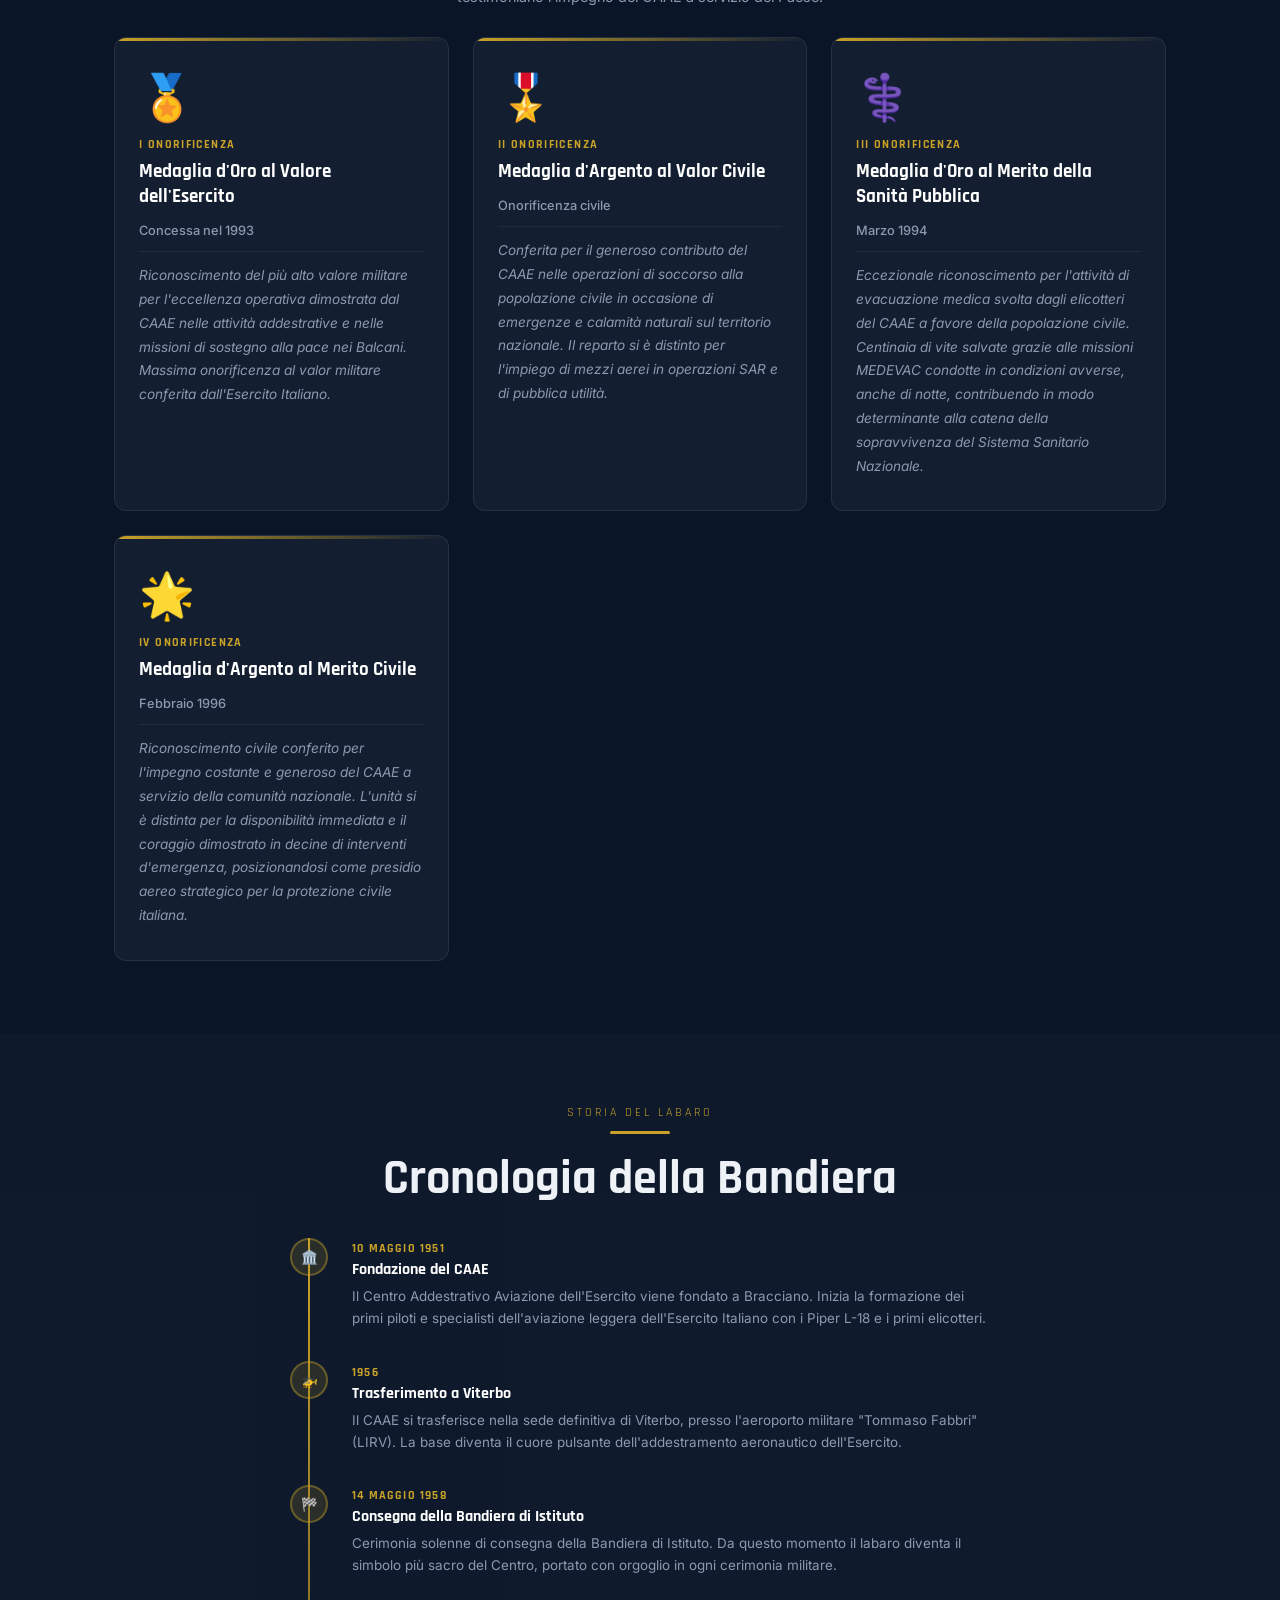
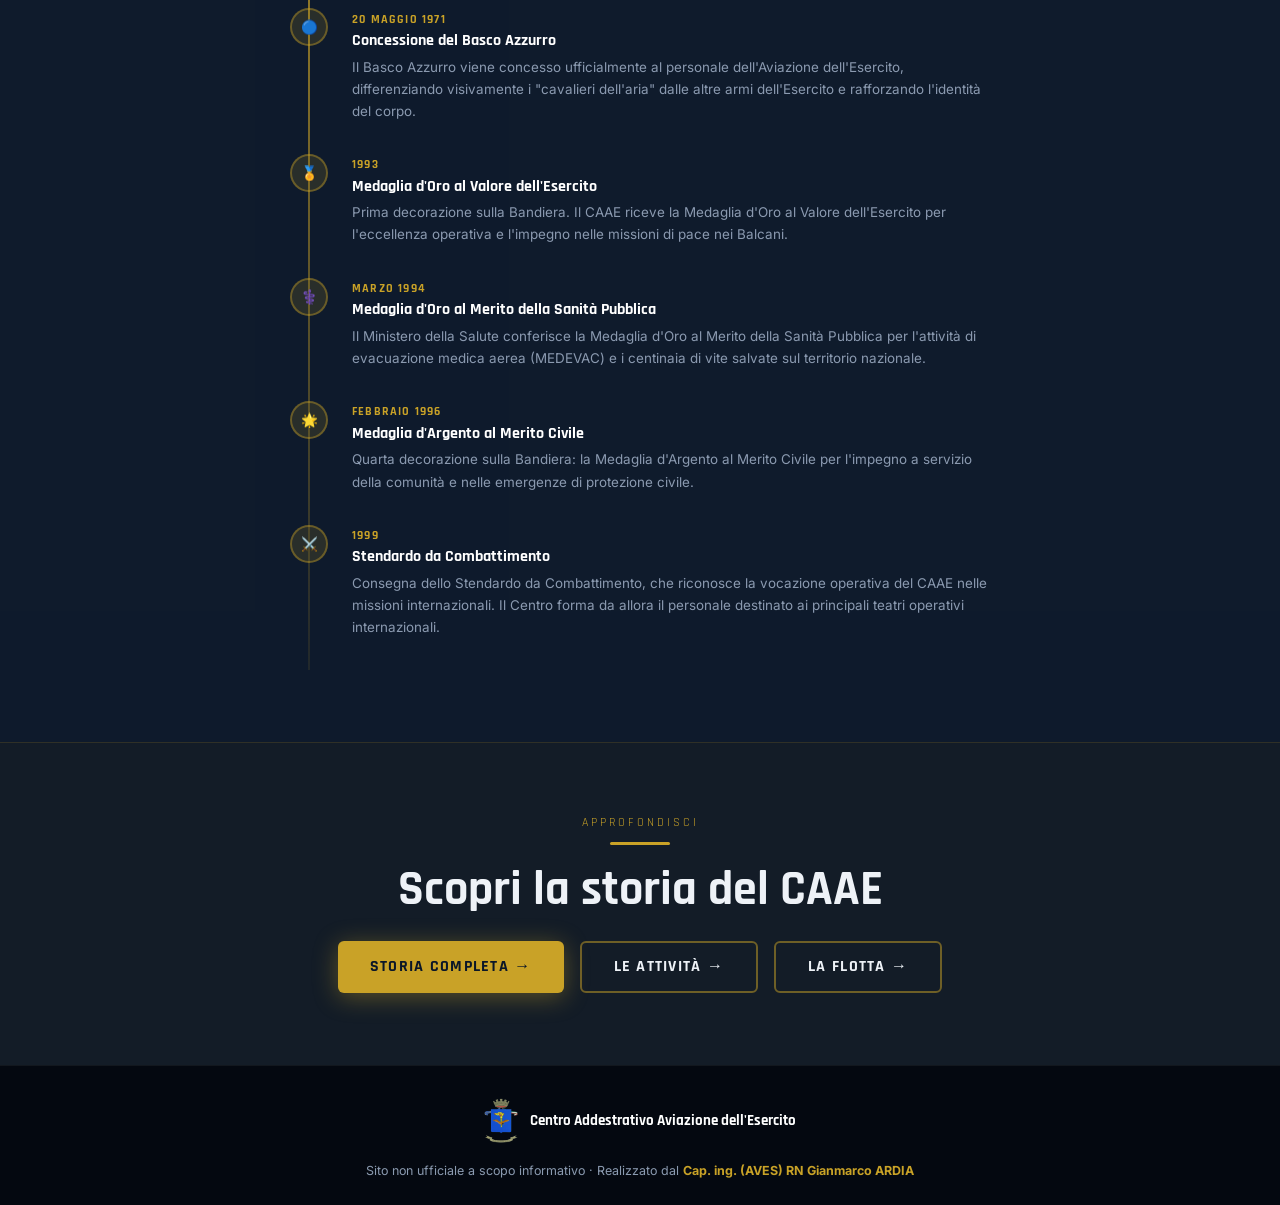
==== commit 019b2f5d: "fix: cache-busting v=3 + no-cache headers per aggiornamento forzato browser Co-authored-by: Copilot " ====
--- a/bandiera.html
+++ b/bandiera.html
@@ -2,6 +2,9 @@
 <html lang="it">
 <head>
   <meta charset="UTF-8">
+    <meta http-equiv="Cache-Control" content="no-cache, no-store, must-revalidate">
+    <meta http-equiv="Pragma" content="no-cache">
+    <meta http-equiv="Expires" content="0">
   <meta name="viewport" content="width=device-width, initial-scale=1.0">
   <meta name="description" content="La Bandiera del CAAE – storia, onorificenze e tradizioni della Bandiera di Istituto del Centro Addestrativo Aviazione dell'Esercito di Viterbo.">
   <title>Bandiera di Istituto | CAAE Viterbo</title>
@@ -37,7 +40,7 @@
 <body>
 
 <div id="dynamic-bg">
-  <div class="bg-layer active" style="background-image:url('../imgs/ab205_caae.jpg')"></div>
+  <div class="bg-layer active" style="background-image:url('../imgs/ab205_caae.jpg?v=3')"></div>
 </div>
 <div class="bg-overlay"></div>
 
@@ -71,7 +74,7 @@
 
 <!-- HERO -->
 <div class="sub-hero">
-  <div class="sub-hero-bg" style="background-image:url('../imgs/ab205_caae.jpg')"></div>
+  <div class="sub-hero-bg" style="background-image:url('../imgs/ab205_caae.jpg?v=3')"></div>
   <div class="sub-hero-overlay"></div>
   <div class="sub-hero-content">
     <p class="breadcrumb"><a href="index.html">Home</a> › Bandiera di Istituto</p>
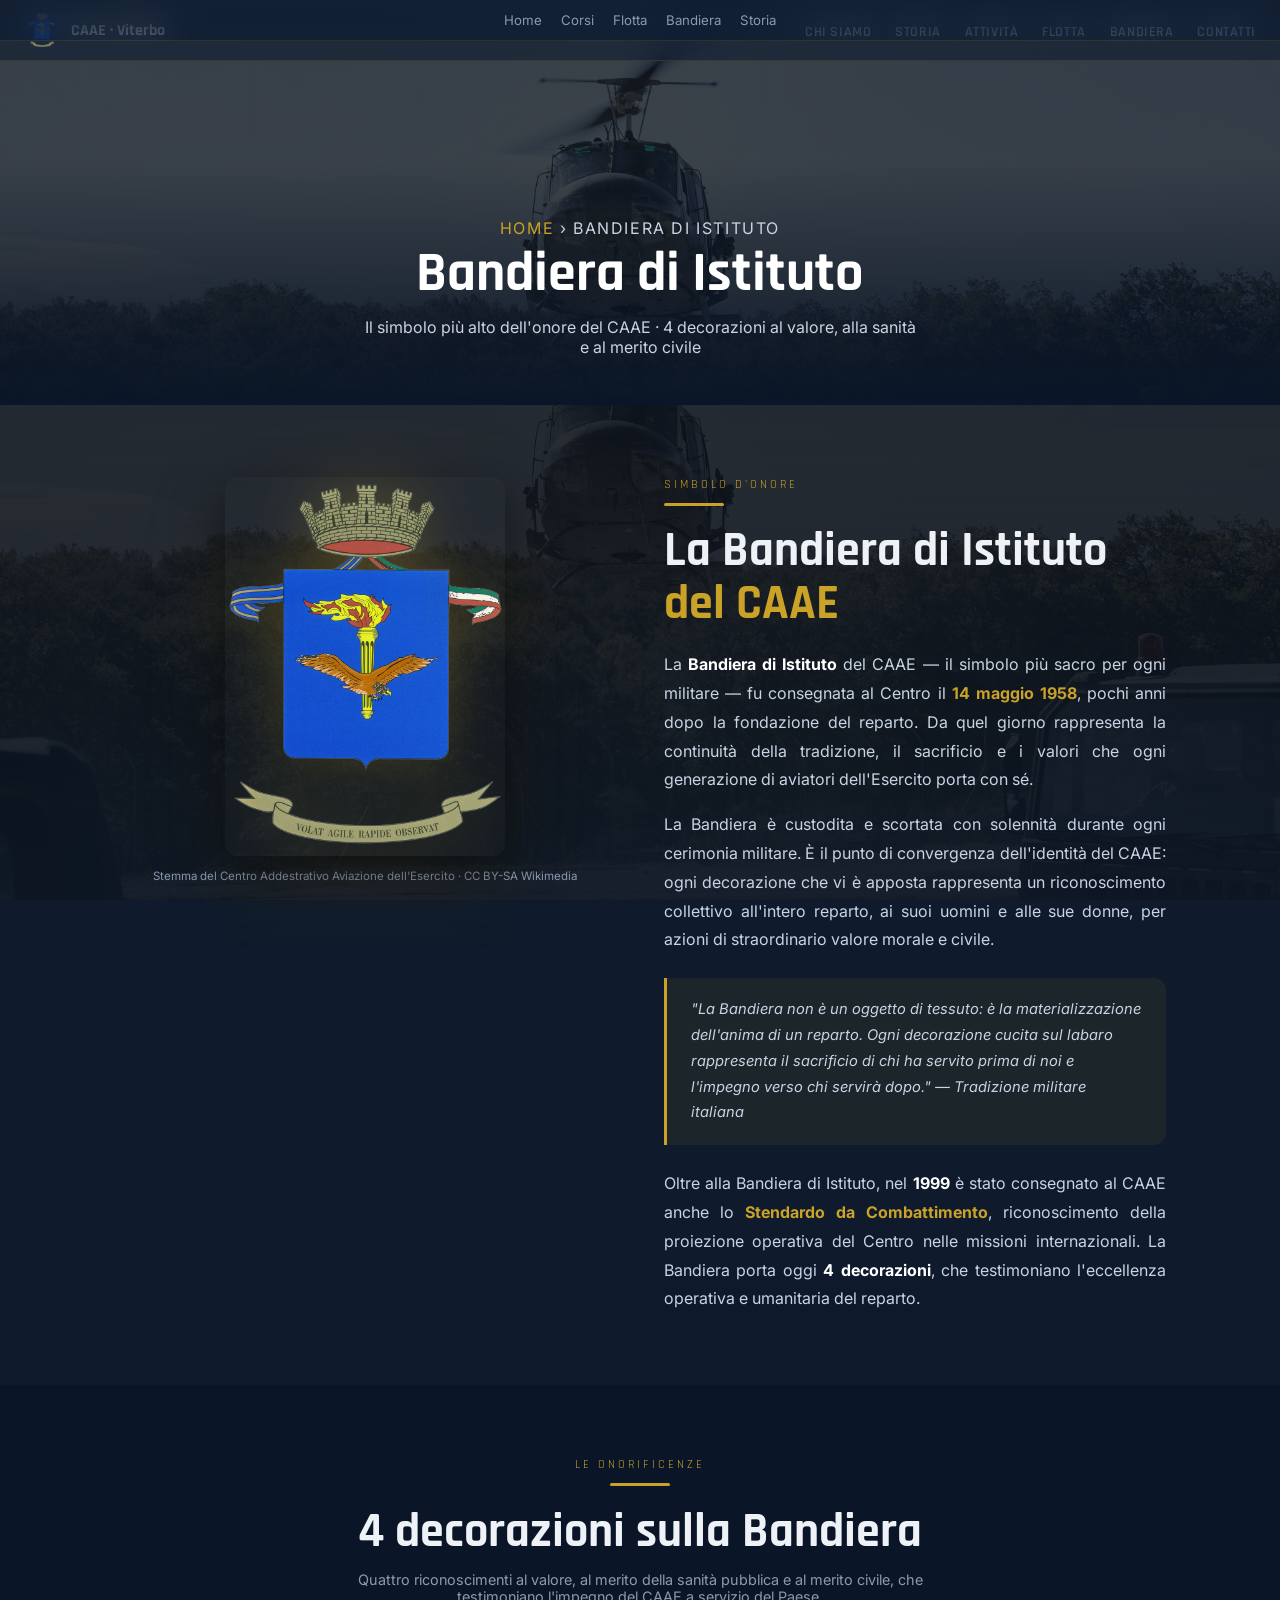
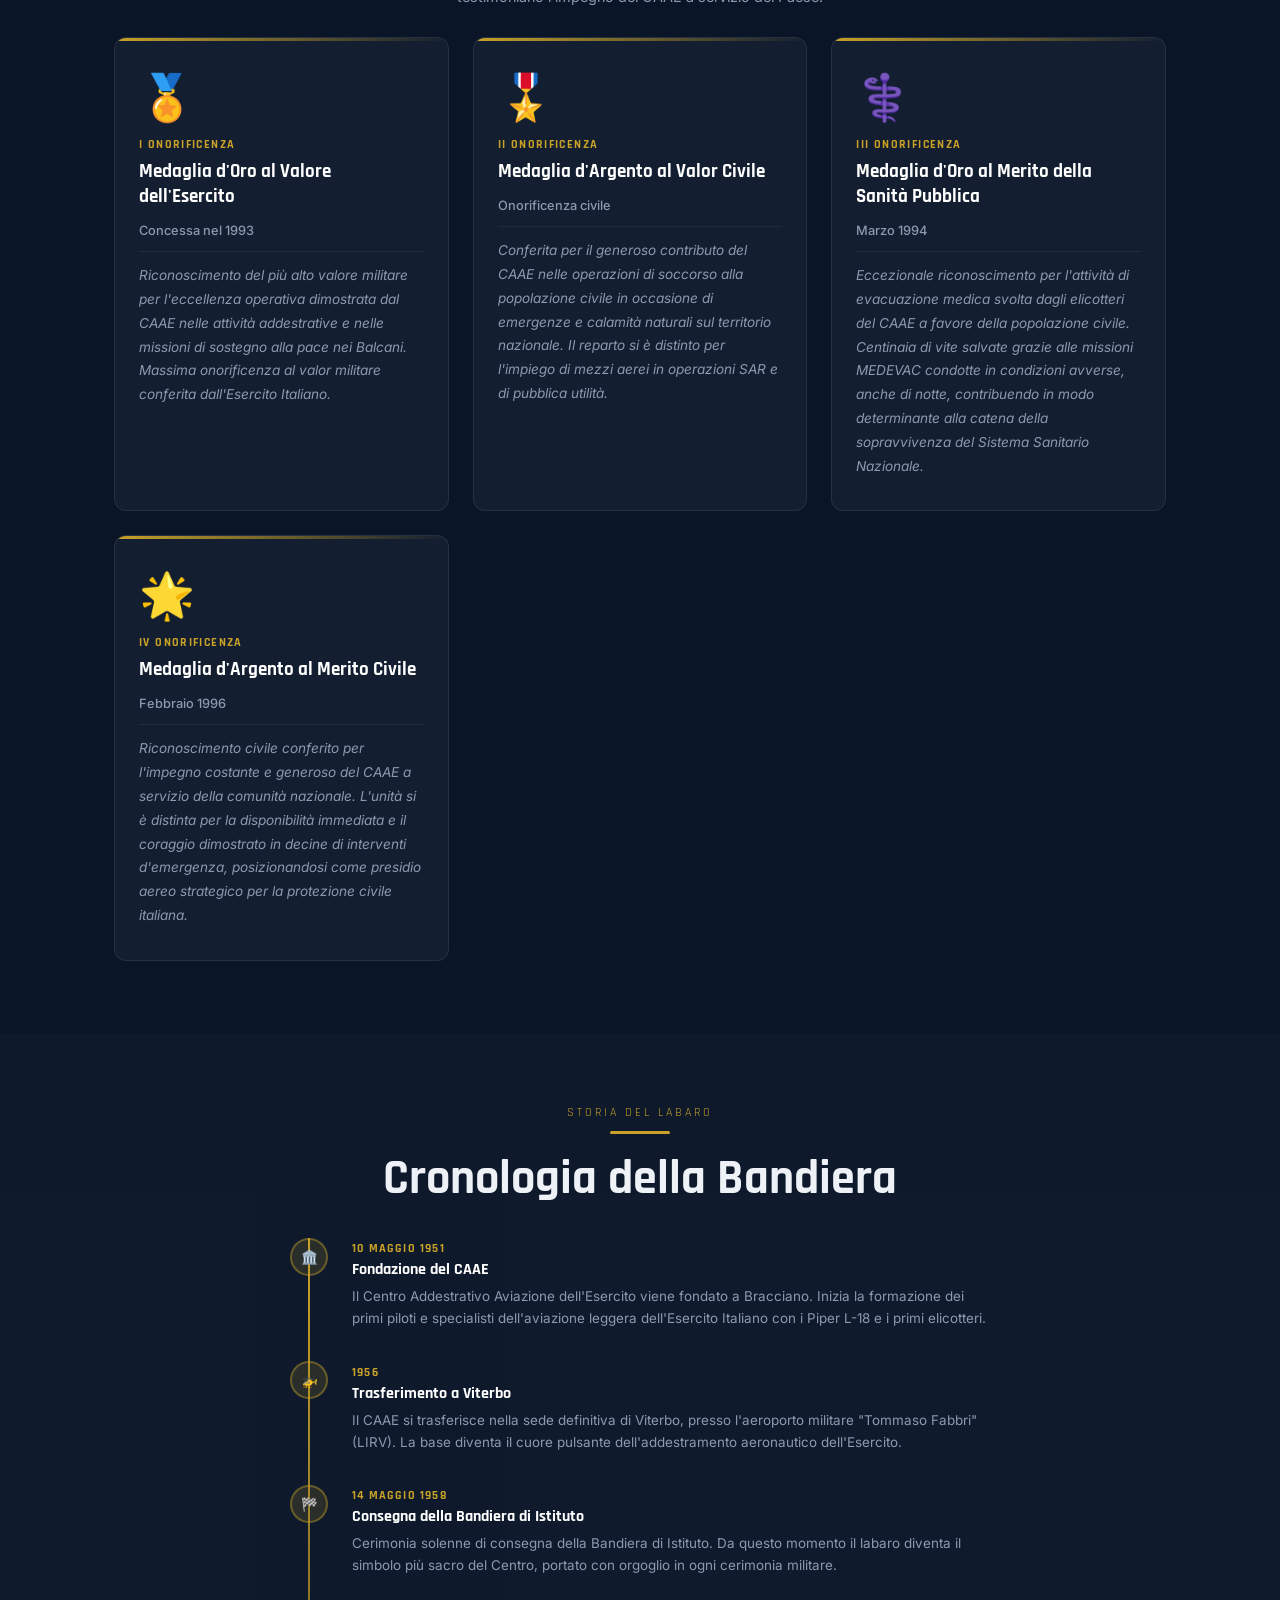
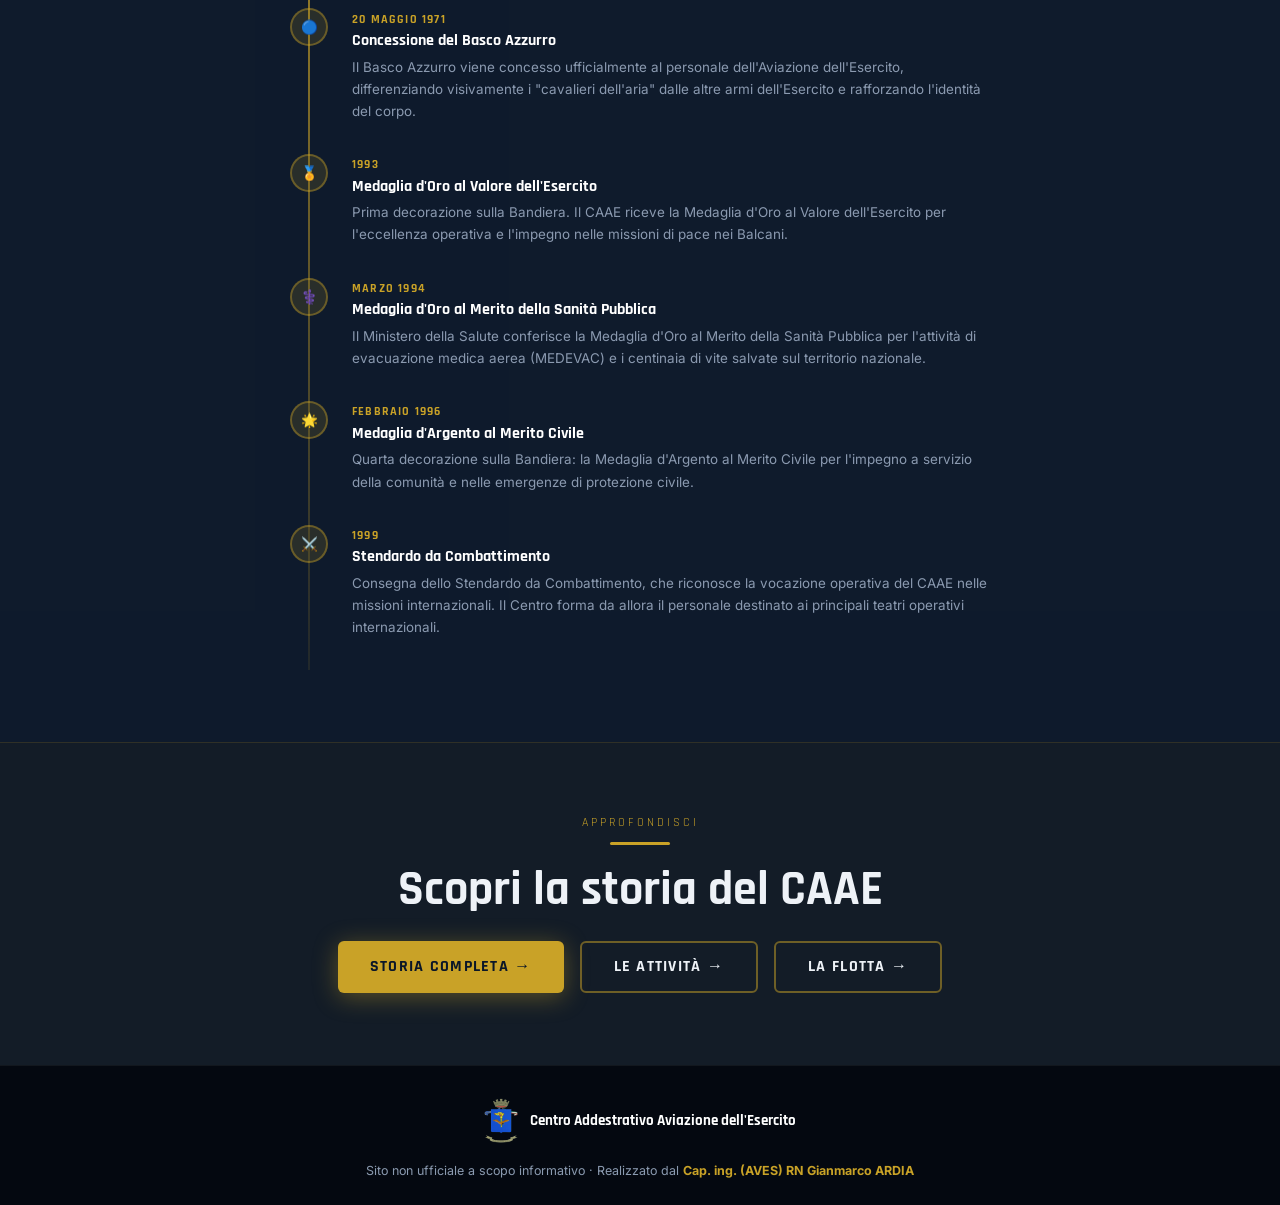
==== commit f3c219f0: "fix: foto elicotteri migliorate (169D 3:2, 205 Wikimedia HQ, 206 4:3), video SERE integrato - LUH 16" ====
--- a/bandiera.html
+++ b/bandiera.html
@@ -40,7 +40,7 @@
 <body>
 
 <div id="dynamic-bg">
-  <div class="bg-layer active" style="background-image:url('../imgs/ab205_caae.jpg?v=3')"></div>
+  <div class="bg-layer active" style="background-image:url('../imgs/ab205_caae.jpg?v=4')"></div>
 </div>
 <div class="bg-overlay"></div>
 
@@ -74,7 +74,7 @@
 
 <!-- HERO -->
 <div class="sub-hero">
-  <div class="sub-hero-bg" style="background-image:url('../imgs/ab205_caae.jpg?v=3')"></div>
+  <div class="sub-hero-bg" style="background-image:url('../imgs/ab205_caae.jpg?v=4')"></div>
   <div class="sub-hero-overlay"></div>
   <div class="sub-hero-content">
     <p class="breadcrumb"><a href="index.html">Home</a> › Bandiera di Istituto</p>
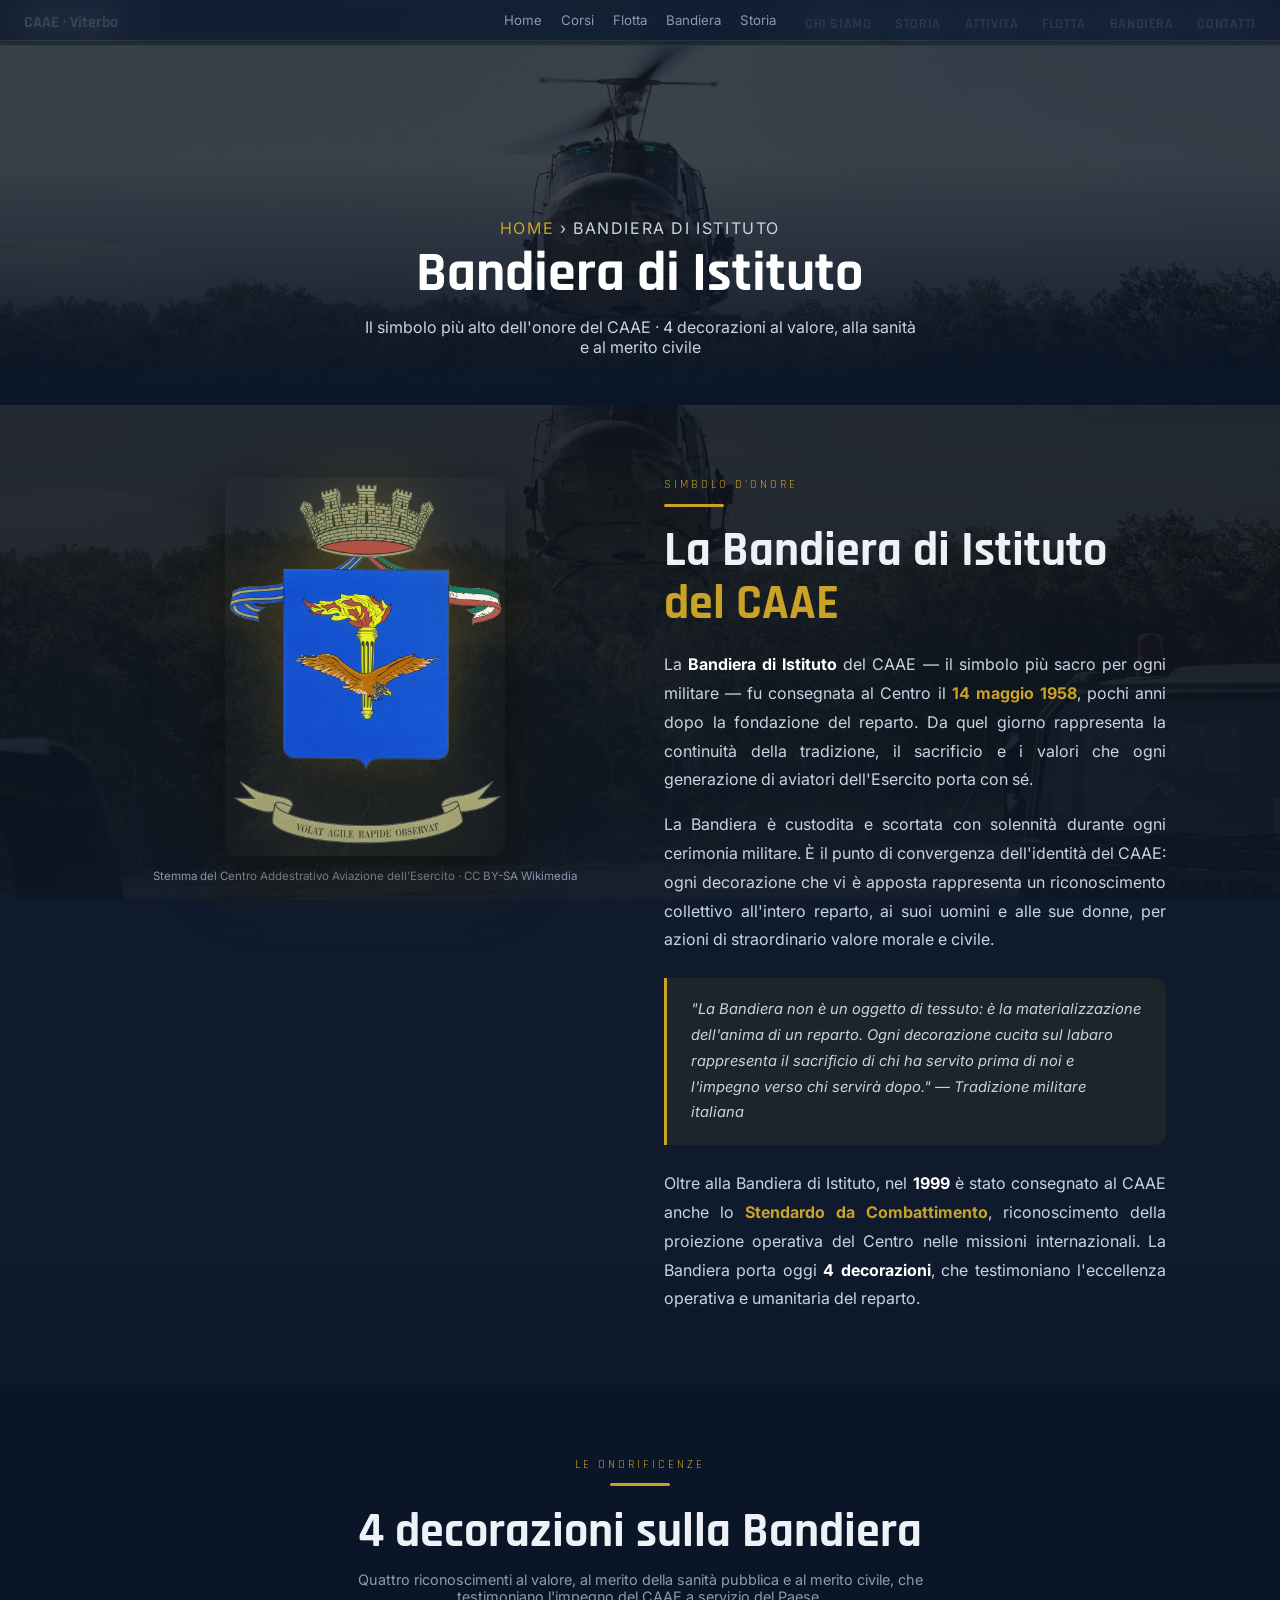
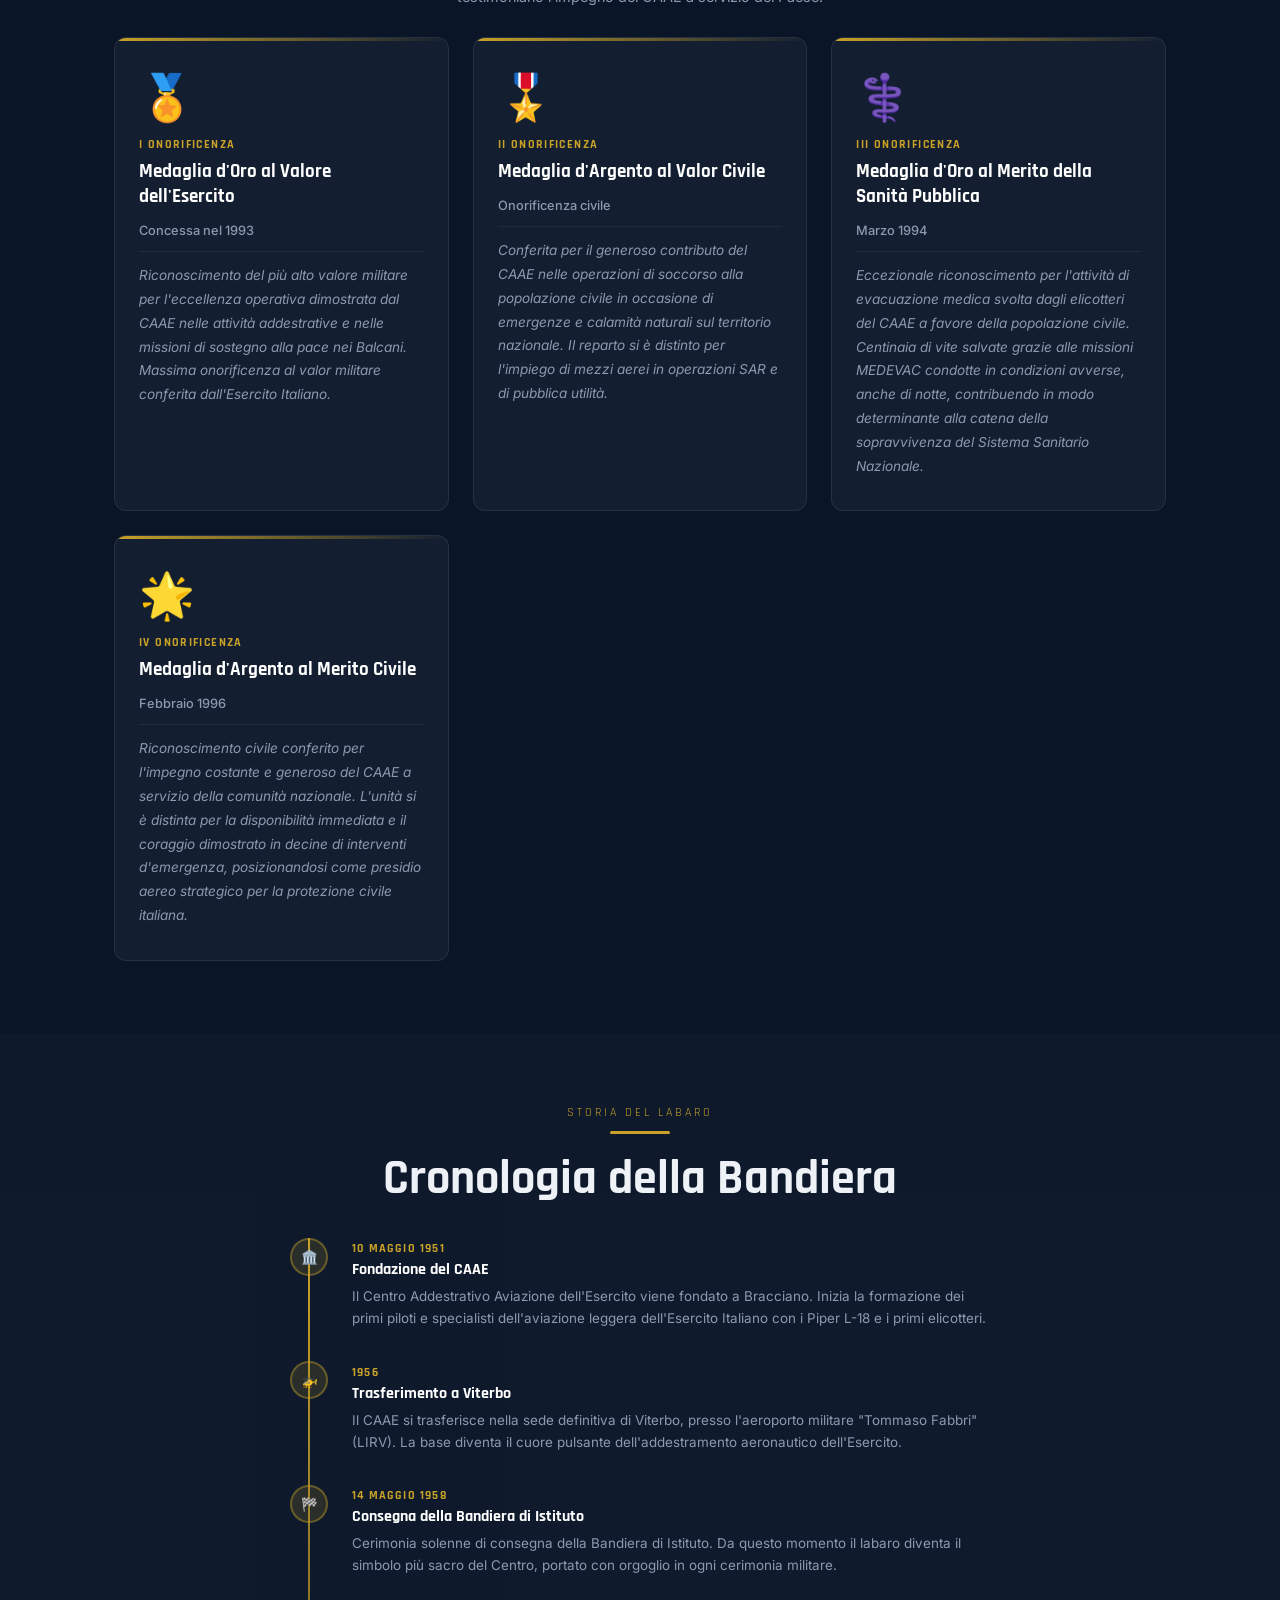
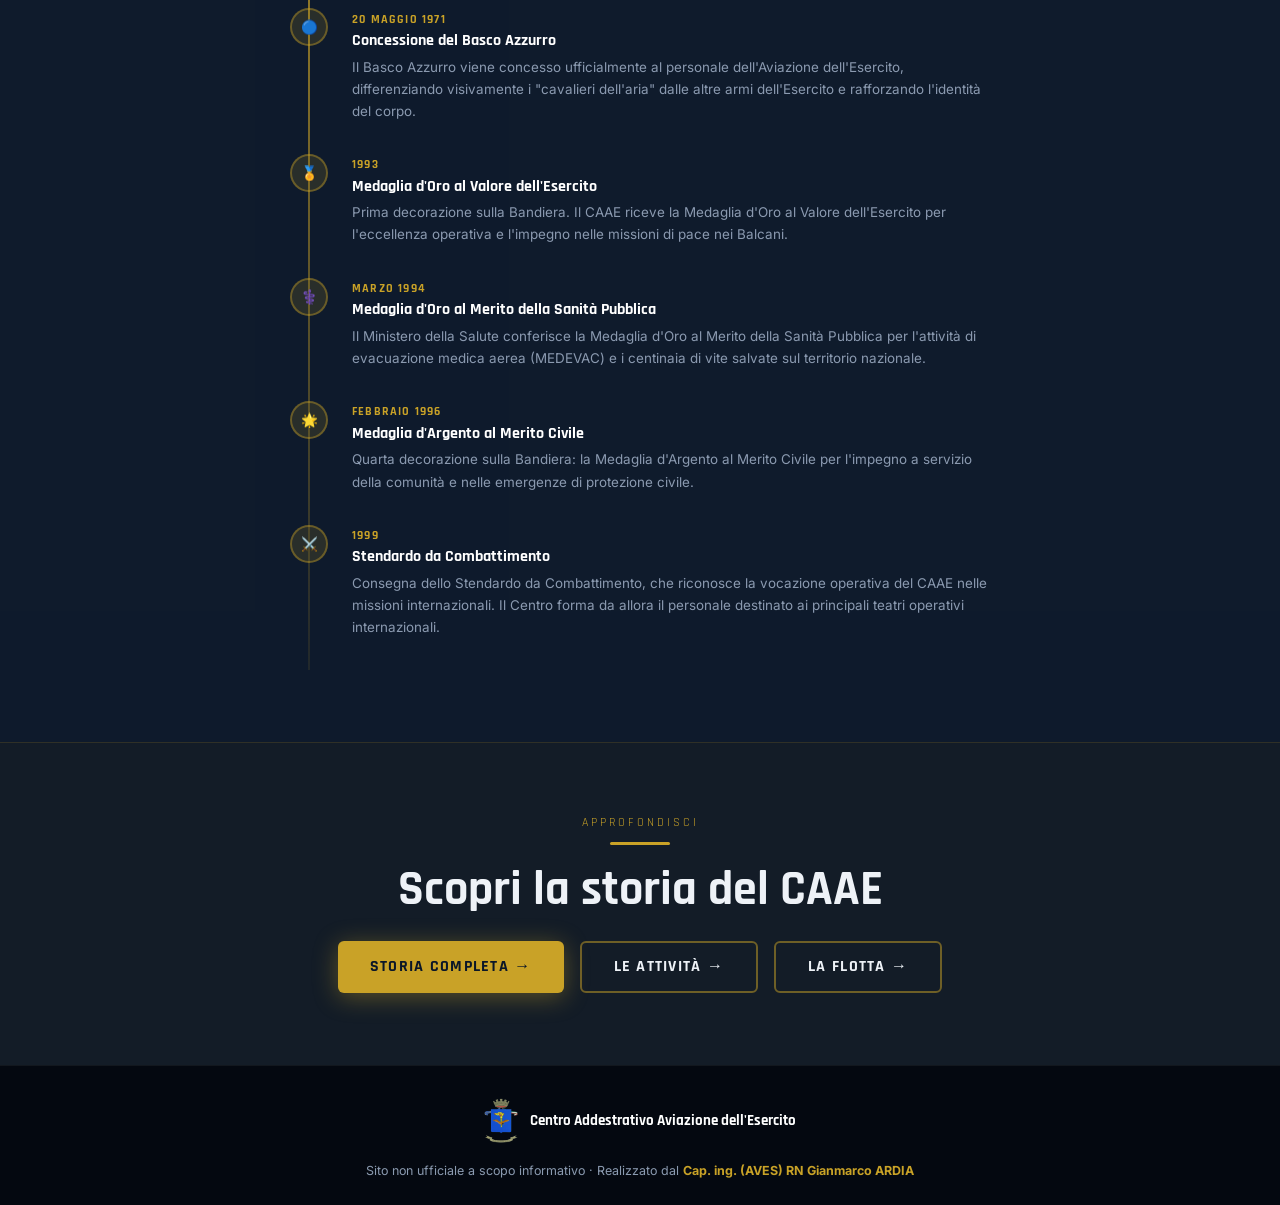
==== commit 63050ff7: "fix: rimosso stemma dalla nav, foto elicotteri aggiornate da cartella sito + Wikimedia - Stemma CAAE" ====
--- a/bandiera.html
+++ b/bandiera.html
@@ -40,13 +40,12 @@
 <body>
 
 <div id="dynamic-bg">
-  <div class="bg-layer active" style="background-image:url('../imgs/ab205_caae.jpg?v=4')"></div>
+  <div class="bg-layer active" style="background-image:url('../imgs/ab205_caae.jpg?v=5')"></div>
 </div>
 <div class="bg-overlay"></div>
 
 <nav id="navbar">
   <a href="index.html" class="nav-brand">
-    <img src="stemma_caae.png" alt="Stemma CAAE">
     <span>CAAE · Viterbo</span>
   </a>
   <ul class="nav-links">
@@ -74,7 +73,7 @@
 
 <!-- HERO -->
 <div class="sub-hero">
-  <div class="sub-hero-bg" style="background-image:url('../imgs/ab205_caae.jpg?v=4')"></div>
+  <div class="sub-hero-bg" style="background-image:url('../imgs/ab205_caae.jpg?v=5')"></div>
   <div class="sub-hero-overlay"></div>
   <div class="sub-hero-content">
     <p class="breadcrumb"><a href="index.html">Home</a> › Bandiera di Istituto</p>
